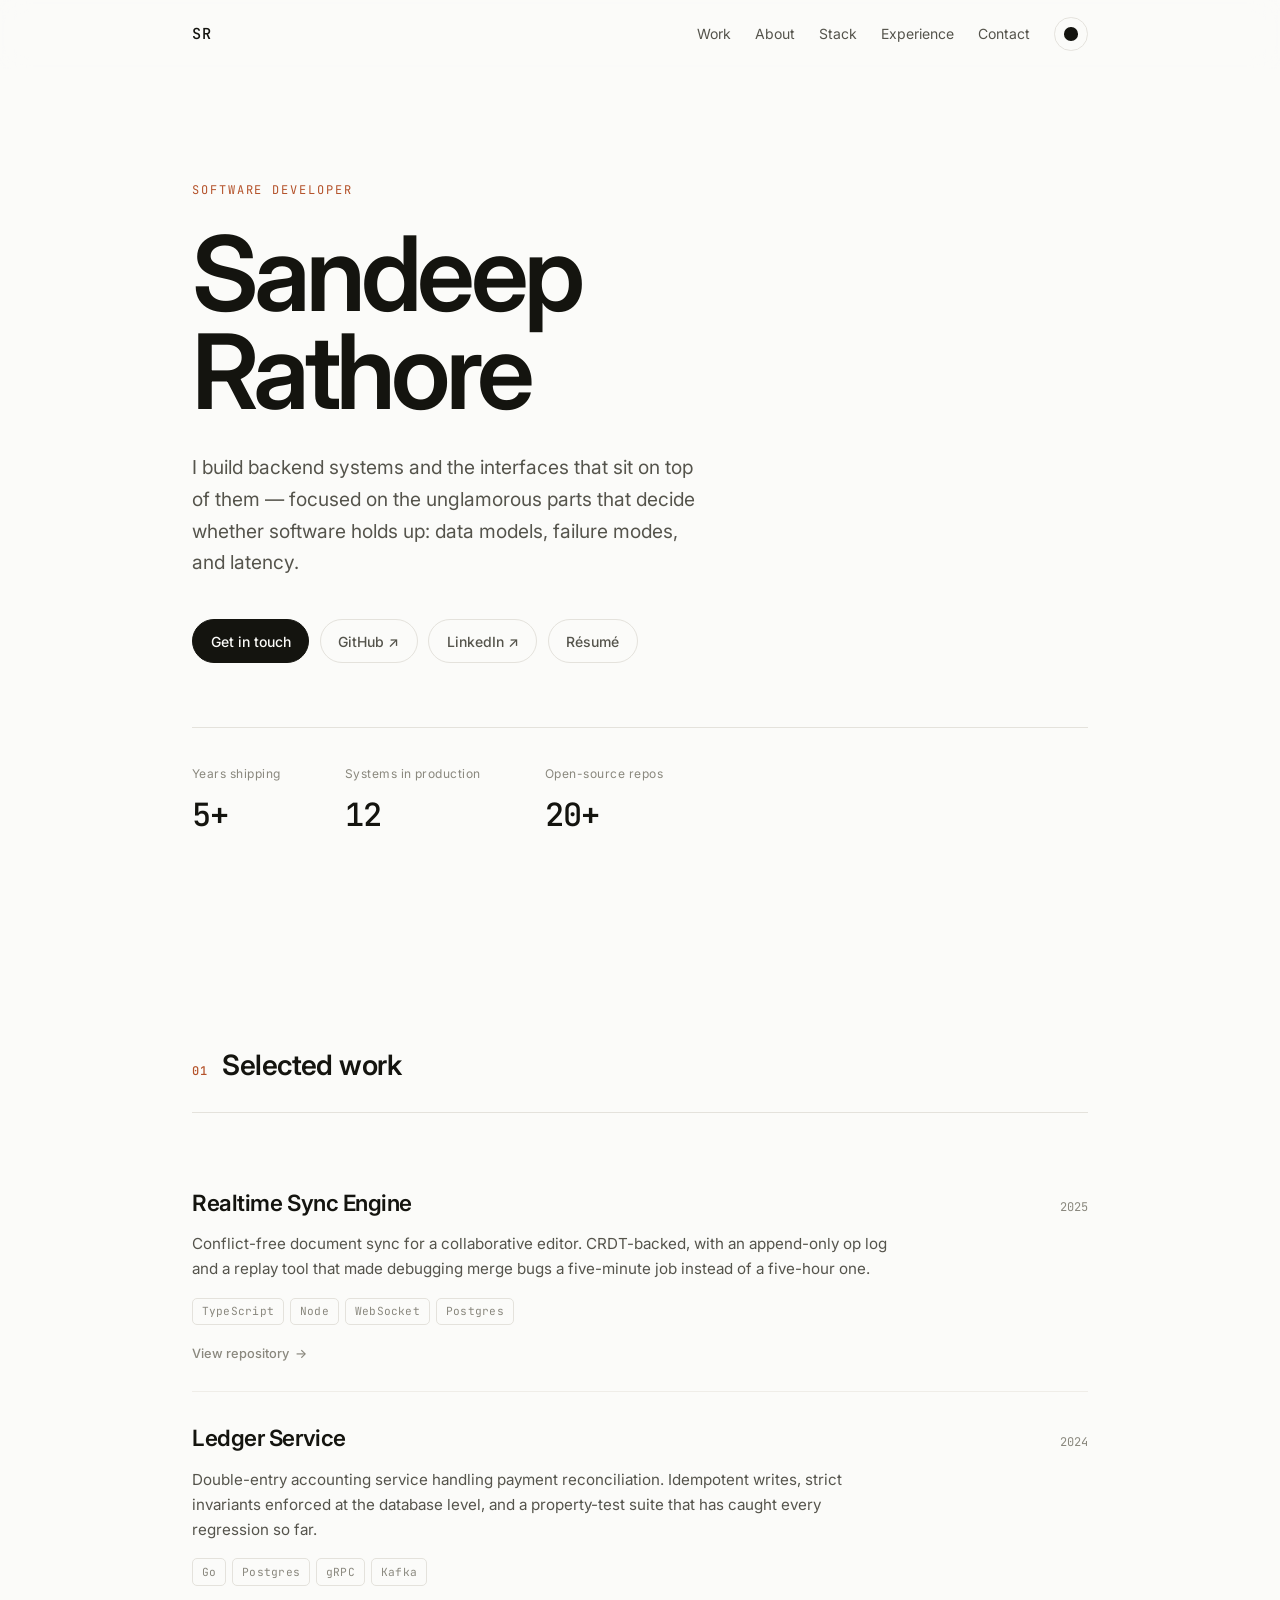
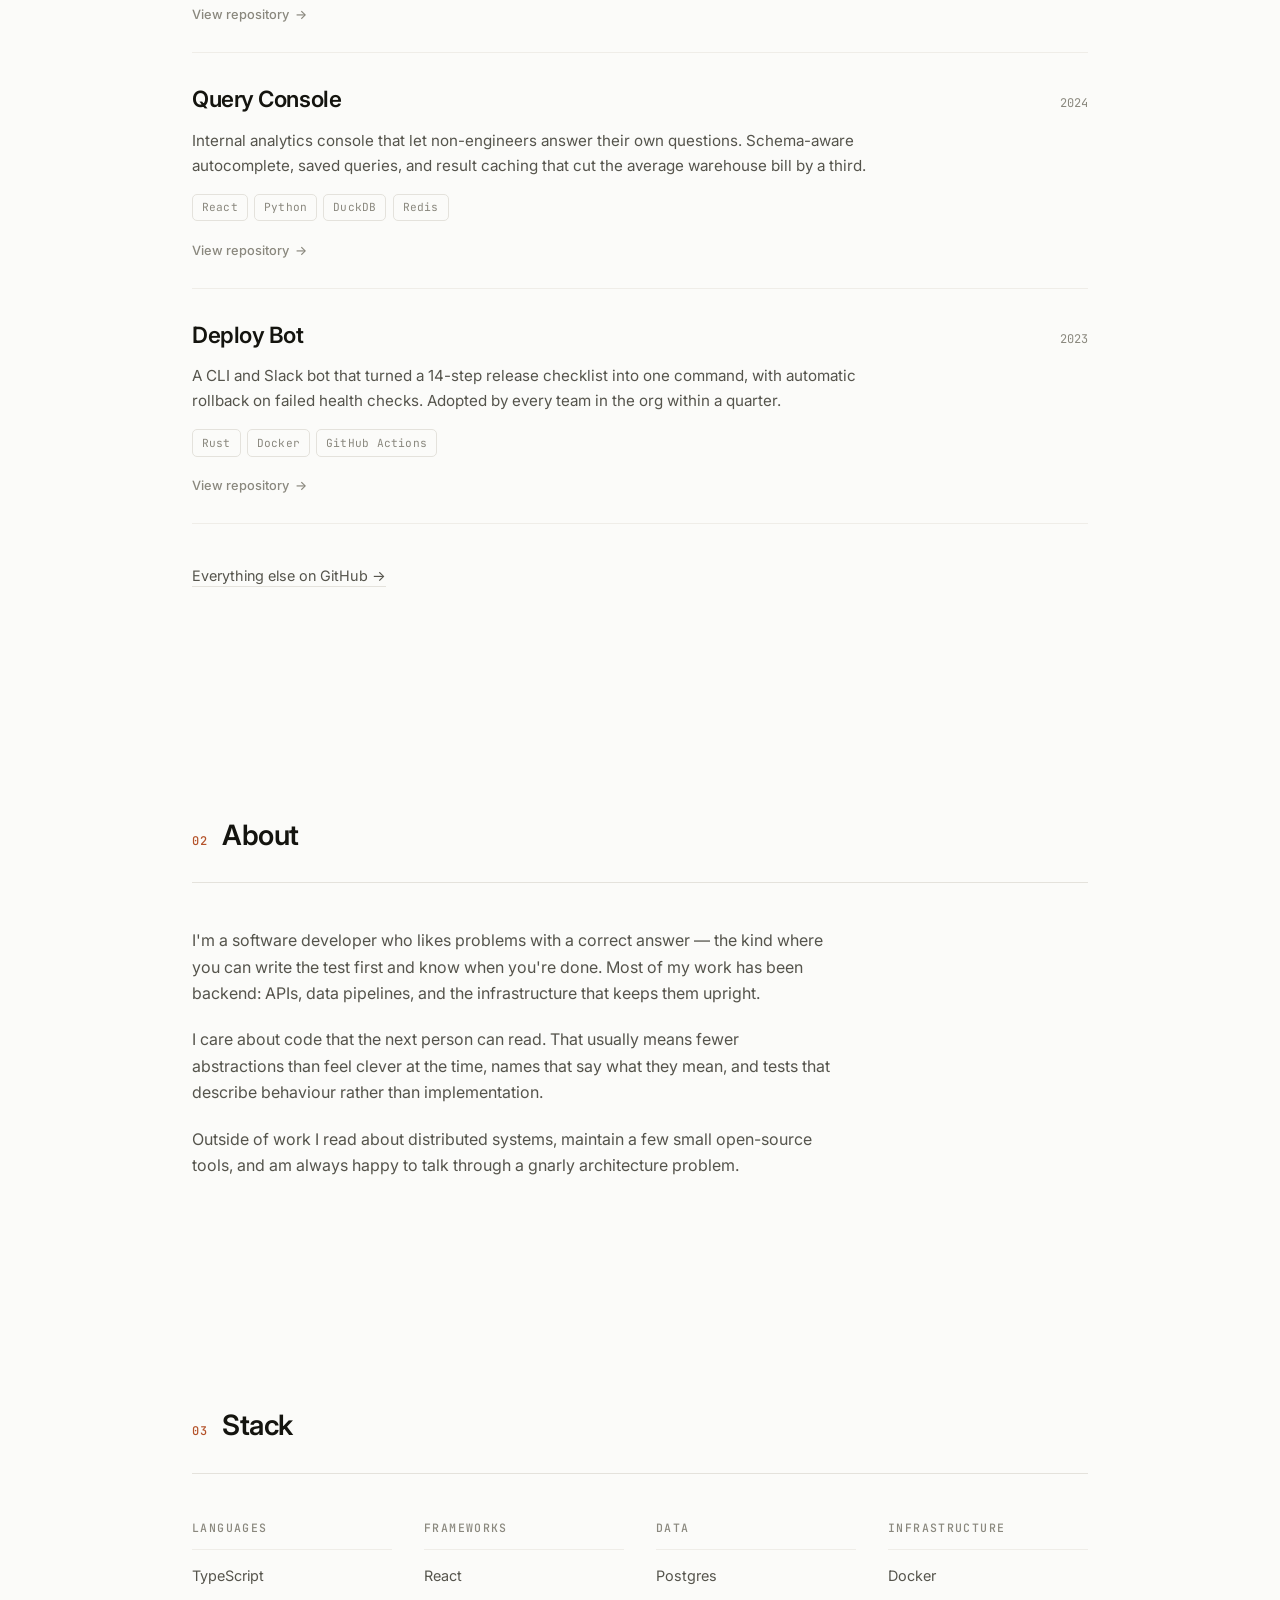
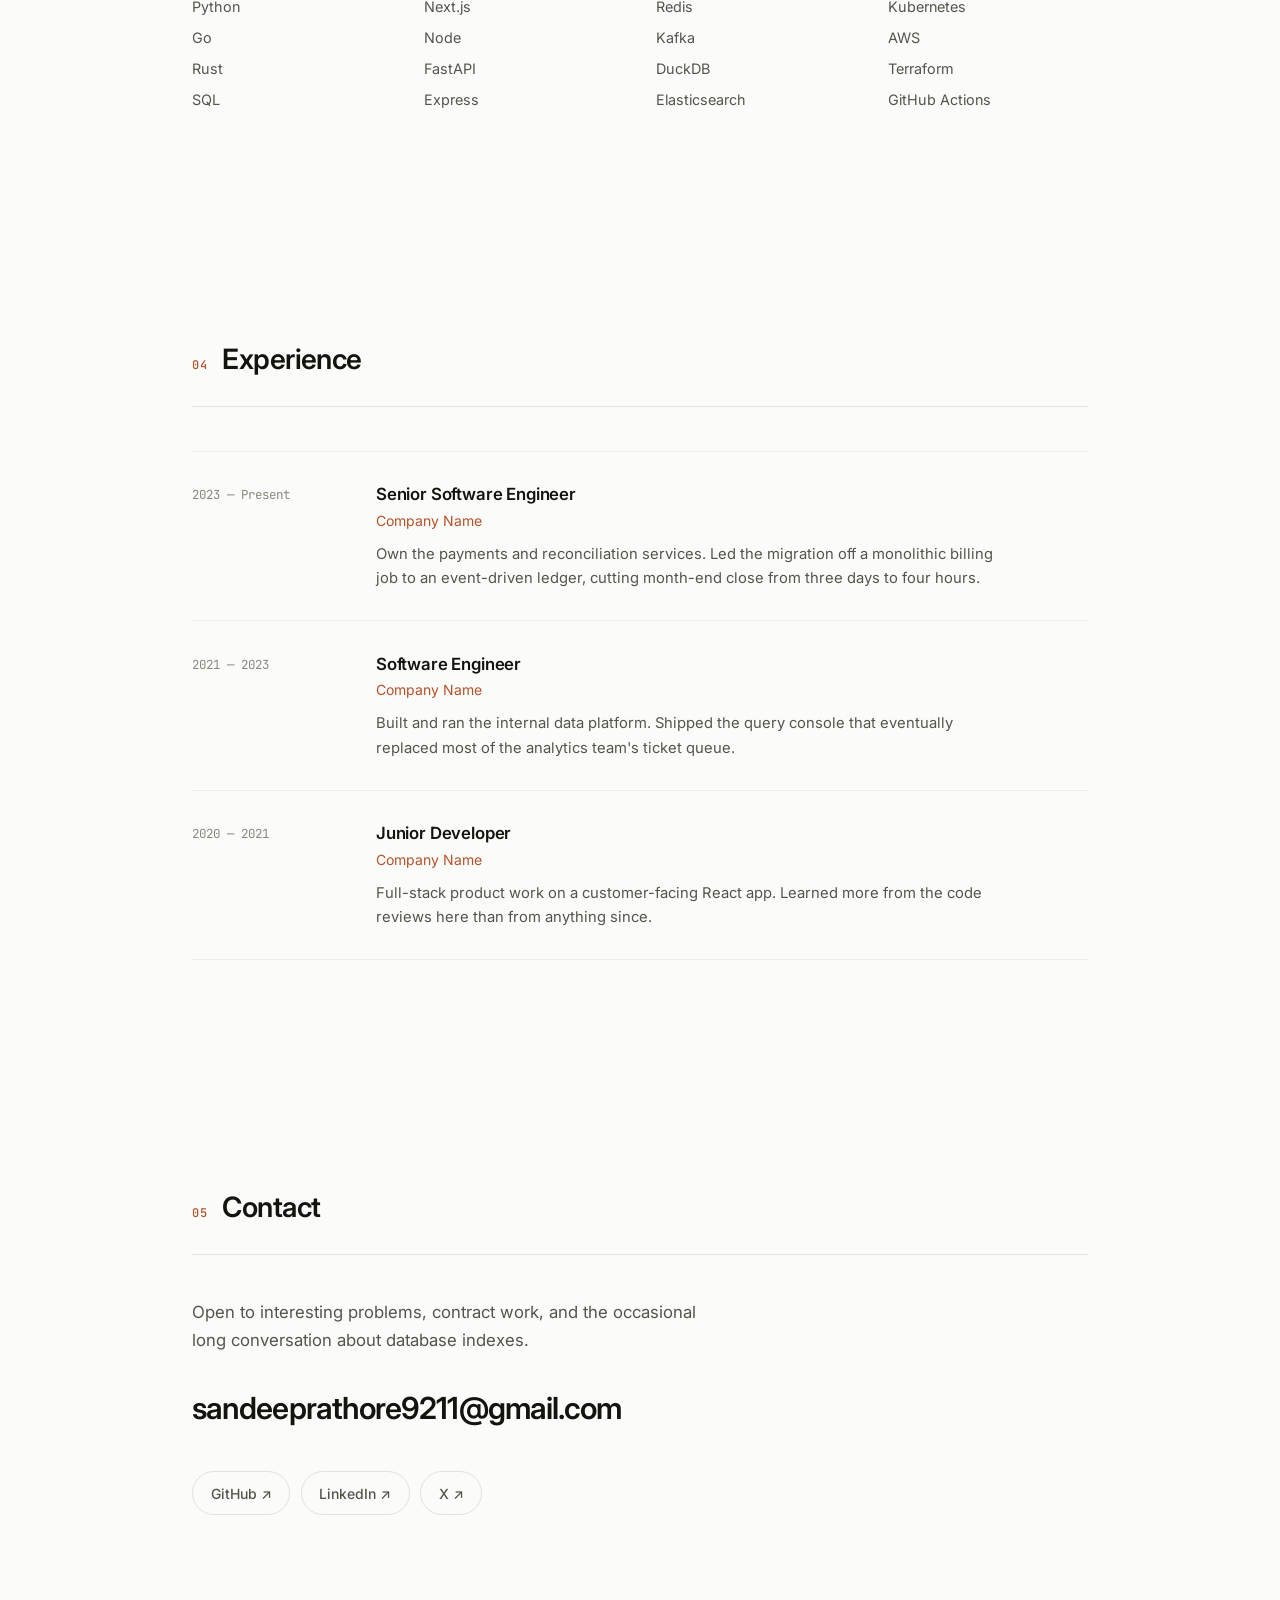
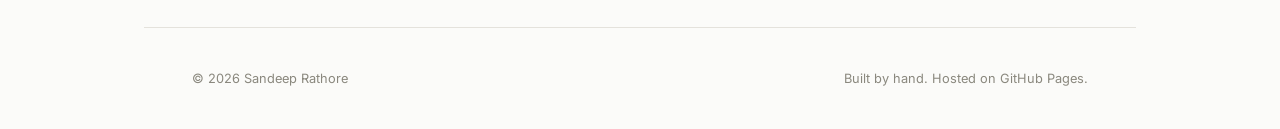
==== index.html @ 17b38738 "Add portfolio site Static single-page portfolio: hero, selected work, about, stack, experience and c" ====
<!DOCTYPE html>
<html lang="en" class="no-js" data-theme="dark">
<head>
<meta charset="utf-8">
<meta name="viewport" content="width=device-width, initial-scale=1">

<!-- ─── EDIT: page metadata ─────────────────────────────────────────── -->
<title>Sandeep Rathore — Software Developer</title>
<meta name="description" content="Software developer building reliable backends, clean interfaces, and tools people actually use.">
<meta name="author" content="Sandeep Rathore">

<!-- Social preview. Replace the URL once you know your Pages address. -->
<meta property="og:type" content="website">
<meta property="og:title" content="Sandeep Rathore — Software Developer">
<meta property="og:description" content="Software developer building reliable backends, clean interfaces, and tools people actually use.">
<meta property="og:url" content="https://sandeeprathore.github.io/">
<meta name="twitter:card" content="summary_large_image">
<!-- ─────────────────────────────────────────────────────────────────── -->

<link rel="icon" href="data:image/svg+xml,<svg xmlns='http://www.w3.org/2000/svg' viewBox='0 0 100 100'><text y='.9em' font-size='90'>⌘</text></svg>">
<link rel="preconnect" href="https://fonts.googleapis.com">
<link rel="preconnect" href="https://fonts.gstatic.com" crossorigin>
<link rel="stylesheet" href="https://fonts.googleapis.com/css2?family=Inter:wght@400;500;600&family=JetBrains+Mono:wght@400;500&display=swap">
<link rel="stylesheet" href="assets/css/styles.css">

<script>
  // Runs before first paint: picks the saved theme (or the OS one) so the
  // page never flashes the wrong colours, and unhides JS-driven animations.
  (function () {
    var root = document.documentElement;
    root.classList.remove('no-js');
    var stored = null;
    try { stored = localStorage.getItem('theme'); } catch (e) { /* storage blocked */ }
    var dark = stored ? stored === 'dark'
                      : window.matchMedia('(prefers-color-scheme: dark)').matches;
    root.setAttribute('data-theme', dark ? 'dark' : 'light');
  })();
</script>
</head>
<body>

<a class="skip-link" href="#work">Skip to work</a>

<header class="nav" id="nav">
  <div class="wrap nav__inner">
    <a class="nav__mark" href="#top">SR</a>
    <nav class="nav__links" aria-label="Sections">
      <a href="#work">Work</a>
      <a href="#about">About</a>
      <a href="#stack">Stack</a>
      <a href="#experience">Experience</a>
      <a href="#contact">Contact</a>
    </nav>
    <button class="themetoggle" id="themetoggle" type="button" aria-label="Switch colour theme">
      <span class="themetoggle__icon" aria-hidden="true"></span>
    </button>
  </div>
</header>

<main id="top">

  <!-- ══ HERO ══════════════════════════════════════════════════════════ -->
  <section class="hero wrap">
    <p class="eyebrow reveal">Software Developer</p>

    <!-- EDIT: your name -->
    <h1 class="hero__name reveal">Sandeep<br>Rathore</h1>

    <!-- EDIT: one or two sentences. Say what you build and who for. -->
    <p class="hero__lede reveal">
      I build backend systems and the interfaces that sit on top of them —
      focused on the unglamorous parts that decide whether software holds up:
      data models, failure modes, and latency.
    </p>

    <!-- EDIT: your links. Delete any you don't want. -->
    <div class="hero__links reveal">
      <a class="btn btn--primary" href="mailto:sandeeprathore9211@gmail.com">Get in touch</a>
      <a class="btn" href="https://github.com/" target="_blank" rel="noopener">GitHub ↗</a>
      <a class="btn" href="https://linkedin.com/in/" target="_blank" rel="noopener">LinkedIn ↗</a>
      <a class="btn" href="assets/resume.pdf">Résumé</a>
    </div>

    <!-- EDIT: three numbers worth bragging about, or delete this block. -->
    <dl class="stats reveal">
      <div class="stat"><dt>Years shipping</dt><dd>5+</dd></div>
      <div class="stat"><dt>Systems in production</dt><dd>12</dd></div>
      <div class="stat"><dt>Open-source repos</dt><dd>20+</dd></div>
    </dl>
  </section>

  <!-- ══ WORK ══════════════════════════════════════════════════════════ -->
  <section class="section wrap" id="work">
    <h2 class="section__title reveal"><span class="section__num">01</span> Selected work</h2>

    <ol class="projects">

      <!-- ── PROJECT: copy this whole <li> block to add another ───────── -->
      <li class="project reveal">
        <a class="project__link" href="https://github.com/" target="_blank" rel="noopener">
          <div class="project__head">
            <h3 class="project__title">Realtime Sync Engine</h3>
            <span class="project__year">2025</span>
          </div>
          <p class="project__desc">
            Conflict-free document sync for a collaborative editor. CRDT-backed,
            with an append-only op log and a replay tool that made debugging
            merge bugs a five-minute job instead of a five-hour one.
          </p>
          <ul class="tags">
            <li>TypeScript</li><li>Node</li><li>WebSocket</li><li>Postgres</li>
          </ul>
          <span class="project__cta">View repository <span aria-hidden="true">→</span></span>
        </a>
      </li>
      <!-- ─────────────────────────────────────────────────────────────── -->

      <li class="project reveal">
        <a class="project__link" href="https://github.com/" target="_blank" rel="noopener">
          <div class="project__head">
            <h3 class="project__title">Ledger Service</h3>
            <span class="project__year">2024</span>
          </div>
          <p class="project__desc">
            Double-entry accounting service handling payment reconciliation.
            Idempotent writes, strict invariants enforced at the database level,
            and a property-test suite that has caught every regression so far.
          </p>
          <ul class="tags">
            <li>Go</li><li>Postgres</li><li>gRPC</li><li>Kafka</li>
          </ul>
          <span class="project__cta">View repository <span aria-hidden="true">→</span></span>
        </a>
      </li>

      <li class="project reveal">
        <a class="project__link" href="https://github.com/" target="_blank" rel="noopener">
          <div class="project__head">
            <h3 class="project__title">Query Console</h3>
            <span class="project__year">2024</span>
          </div>
          <p class="project__desc">
            Internal analytics console that let non-engineers answer their own
            questions. Schema-aware autocomplete, saved queries, and result
            caching that cut the average warehouse bill by a third.
          </p>
          <ul class="tags">
            <li>React</li><li>Python</li><li>DuckDB</li><li>Redis</li>
          </ul>
          <span class="project__cta">View repository <span aria-hidden="true">→</span></span>
        </a>
      </li>

      <li class="project reveal">
        <a class="project__link" href="https://github.com/" target="_blank" rel="noopener">
          <div class="project__head">
            <h3 class="project__title">Deploy Bot</h3>
            <span class="project__year">2023</span>
          </div>
          <p class="project__desc">
            A CLI and Slack bot that turned a 14-step release checklist into one
            command, with automatic rollback on failed health checks. Adopted by
            every team in the org within a quarter.
          </p>
          <ul class="tags">
            <li>Rust</li><li>Docker</li><li>GitHub Actions</li>
          </ul>
          <span class="project__cta">View repository <span aria-hidden="true">→</span></span>
        </a>
      </li>

    </ol>

    <p class="section__more reveal">
      <a href="https://github.com/" target="_blank" rel="noopener">Everything else on GitHub <span aria-hidden="true">→</span></a>
    </p>
  </section>

  <!-- ══ ABOUT ═════════════════════════════════════════════════════════ -->
  <section class="section wrap" id="about">
    <h2 class="section__title reveal"><span class="section__num">02</span> About</h2>
    <div class="prose reveal">
      <!-- EDIT: two or three short paragraphs. Write like you talk. -->
      <p>
        I'm a software developer who likes problems with a correct answer —
        the kind where you can write the test first and know when you're done.
        Most of my work has been backend: APIs, data pipelines, and the
        infrastructure that keeps them upright.
      </p>
      <p>
        I care about code that the next person can read. That usually means
        fewer abstractions than feel clever at the time, names that say what
        they mean, and tests that describe behaviour rather than implementation.
      </p>
      <p>
        Outside of work I read about distributed systems, maintain a few small
        open-source tools, and am always happy to talk through a gnarly
        architecture problem.
      </p>
    </div>
  </section>

  <!-- ══ STACK ═════════════════════════════════════════════════════════ -->
  <section class="section wrap" id="stack">
    <h2 class="section__title reveal"><span class="section__num">03</span> Stack</h2>

    <!-- EDIT: your actual tools. Keep the groups honest — three is plenty. -->
    <div class="stackgrid">
      <div class="stackgroup reveal">
        <h3>Languages</h3>
        <ul><li>TypeScript</li><li>Python</li><li>Go</li><li>Rust</li><li>SQL</li></ul>
      </div>
      <div class="stackgroup reveal">
        <h3>Frameworks</h3>
        <ul><li>React</li><li>Next.js</li><li>Node</li><li>FastAPI</li><li>Express</li></ul>
      </div>
      <div class="stackgroup reveal">
        <h3>Data</h3>
        <ul><li>Postgres</li><li>Redis</li><li>Kafka</li><li>DuckDB</li><li>Elasticsearch</li></ul>
      </div>
      <div class="stackgroup reveal">
        <h3>Infrastructure</h3>
        <ul><li>Docker</li><li>Kubernetes</li><li>AWS</li><li>Terraform</li><li>GitHub Actions</li></ul>
      </div>
    </div>
  </section>

  <!-- ══ EXPERIENCE ════════════════════════════════════════════════════ -->
  <section class="section wrap" id="experience">
    <h2 class="section__title reveal"><span class="section__num">04</span> Experience</h2>

    <ol class="timeline">
      <!-- ── ROLE: copy this <li> to add another ──────────────────────── -->
      <li class="role reveal">
        <div class="role__when">2023 — Present</div>
        <div class="role__what">
          <h3>Senior Software Engineer</h3>
          <p class="role__where">Company Name</p>
          <p class="role__desc">
            Own the payments and reconciliation services. Led the migration off
            a monolithic billing job to an event-driven ledger, cutting
            month-end close from three days to four hours.
          </p>
        </div>
      </li>
      <!-- ─────────────────────────────────────────────────────────────── -->

      <li class="role reveal">
        <div class="role__when">2021 — 2023</div>
        <div class="role__what">
          <h3>Software Engineer</h3>
          <p class="role__where">Company Name</p>
          <p class="role__desc">
            Built and ran the internal data platform. Shipped the query console
            that eventually replaced most of the analytics team's ticket queue.
          </p>
        </div>
      </li>

      <li class="role reveal">
        <div class="role__when">2020 — 2021</div>
        <div class="role__what">
          <h3>Junior Developer</h3>
          <p class="role__where">Company Name</p>
          <p class="role__desc">
            Full-stack product work on a customer-facing React app. Learned more
            from the code reviews here than from anything since.
          </p>
        </div>
      </li>
    </ol>
  </section>

  <!-- ══ CONTACT ═══════════════════════════════════════════════════════ -->
  <section class="section wrap" id="contact">
    <h2 class="section__title reveal"><span class="section__num">05</span> Contact</h2>
    <div class="contact reveal">
      <p class="contact__lede">
        Open to interesting problems, contract work, and the occasional
        long conversation about database indexes.
      </p>
      <!-- EDIT: your email -->
      <a class="contact__mail" href="mailto:sandeeprathore9211@gmail.com">sandeeprathore9211@gmail.com</a>
      <div class="hero__links">
        <a class="btn" href="https://github.com/" target="_blank" rel="noopener">GitHub ↗</a>
        <a class="btn" href="https://linkedin.com/in/" target="_blank" rel="noopener">LinkedIn ↗</a>
        <a class="btn" href="https://x.com/" target="_blank" rel="noopener">X ↗</a>
      </div>
    </div>
  </section>

</main>

<footer class="footer wrap">
  <span>© <span id="year">2026</span> Sandeep Rathore</span>
  <span class="footer__note">Built by hand. Hosted on GitHub Pages.</span>
</footer>

<script src="assets/js/main.js"></script>
</body>
</html>
---- assets/css/styles.css ----
/* ═══════════════════════════════════════════════════════════════════════
   Portfolio — Sandeep Rathore
   Single stylesheet, no build step. Tokens first, then layout, then parts.
   ═══════════════════════════════════════════════════════════════════════ */

/* ── Tokens: light is the base, dark overrides below ─────────────────── */
:root {
  --bg:        #fbfbf9;
  --bg-raised: #ffffff;
  --line:      #e4e2dc;
  --line-soft: #efedE8;
  --ink:       #14140f;
  --ink-mid:   #55544c;
  --ink-dim:   #8a887e;
  --accent:    #b4522a;
  --accent-bg: rgba(180, 82, 42, 0.08);

  --font-sans: 'Inter', -apple-system, BlinkMacSystemFont, 'Segoe UI', sans-serif;
  --font-mono: 'JetBrains Mono', ui-monospace, SFMono-Regular, Menlo, monospace;

  --wrap: 62rem;
  --gutter: clamp(1.25rem, 5vw, 3rem);
  --radius: 10px;
  --ease: cubic-bezier(0.22, 1, 0.36, 1);

  color-scheme: light;
}

:root[data-theme='dark'] {
  --bg:        #0e0e0c;
  --bg-raised: #161614;
  --line:      #2a2a26;
  --line-soft: #1f1f1c;
  --ink:       #f2f1ec;
  --ink-mid:   #a8a69d;
  --ink-dim:   #6e6c64;
  --accent:    #e8875b;
  --accent-bg: rgba(232, 135, 91, 0.12);

  color-scheme: dark;
}

/* ── Reset ───────────────────────────────────────────────────────────── */
*, *::before, *::after { box-sizing: border-box; }
* { margin: 0; }

html {
  scroll-behavior: smooth;
  scroll-padding-top: 6rem;
  -webkit-text-size-adjust: 100%;
}

body {
  background: var(--bg);
  color: var(--ink);
  font-family: var(--font-sans);
  font-size: 16px;
  line-height: 1.65;
  -webkit-font-smoothing: antialiased;
  overflow-x: hidden;
  transition: background 0.35s var(--ease), color 0.35s var(--ease);
}

img, svg { display: block; max-width: 100%; }
ul, ol { list-style: none; padding: 0; }
a { color: inherit; text-decoration: none; }
button { font: inherit; color: inherit; background: none; border: none; cursor: pointer; }

:focus-visible {
  outline: 2px solid var(--accent);
  outline-offset: 3px;
  border-radius: 3px;
}

.skip-link {
  position: absolute;
  left: -9999px;
  top: 0;
  padding: 0.75rem 1rem;
  background: var(--ink);
  color: var(--bg);
  z-index: 100;
}
.skip-link:focus { left: 0; }

/* ── Layout ──────────────────────────────────────────────────────────── */
.wrap {
  width: 100%;
  max-width: var(--wrap);
  margin-inline: auto;
  padding-inline: var(--gutter);
}

.section { padding-block: clamp(4rem, 10vw, 7rem); }

.section__title {
  display: flex;
  align-items: baseline;
  gap: 0.9rem;
  font-size: clamp(1.35rem, 3vw, 1.75rem);
  font-weight: 600;
  letter-spacing: -0.02em;
  padding-bottom: 1.5rem;
  margin-bottom: 2.75rem;
  border-bottom: 1px solid var(--line);
}

.section__num {
  font-family: var(--font-mono);
  font-size: 0.75rem;
  font-weight: 500;
  color: var(--accent);
  letter-spacing: 0.08em;
}

.section__more {
  margin-top: 2.5rem;
  font-size: 0.9rem;
}
.section__more a {
  color: var(--ink-mid);
  border-bottom: 1px solid var(--line);
  padding-bottom: 2px;
  transition: color 0.2s, border-color 0.2s;
}
.section__more a:hover { color: var(--accent); border-color: var(--accent); }

/* ── Nav ─────────────────────────────────────────────────────────────── */
.nav {
  position: sticky;
  top: 0;
  z-index: 50;
  background: color-mix(in srgb, var(--bg) 82%, transparent);
  backdrop-filter: saturate(1.6) blur(14px);
  -webkit-backdrop-filter: saturate(1.6) blur(14px);
  border-bottom: 1px solid transparent;
  transition: border-color 0.3s;
}
.nav.is-stuck { border-bottom-color: var(--line); }

.nav__inner {
  display: flex;
  align-items: center;
  gap: 1.5rem;
  height: 4.25rem;
}

.nav__mark {
  font-family: var(--font-mono);
  font-weight: 500;
  font-size: 0.95rem;
  letter-spacing: 0.06em;
  padding: 0.25rem 0.5rem;
  margin-left: -0.5rem;
  border-radius: 6px;
  transition: background 0.2s, color 0.2s;
}
.nav__mark:hover { background: var(--accent-bg); color: var(--accent); }

.nav__links {
  display: flex;
  gap: 1.5rem;
  margin-left: auto;
  font-size: 0.875rem;
  color: var(--ink-mid);
}
.nav__links a {
  position: relative;
  padding-block: 0.35rem;
  transition: color 0.2s;
}
.nav__links a::after {
  content: '';
  position: absolute;
  left: 0;
  bottom: 0;
  width: 100%;
  height: 1px;
  background: var(--accent);
  transform: scaleX(0);
  transform-origin: left;
  transition: transform 0.28s var(--ease);
}
.nav__links a:hover,
.nav__links a.is-active { color: var(--ink); }
.nav__links a:hover::after,
.nav__links a.is-active::after { transform: scaleX(1); }

.themetoggle {
  display: grid;
  place-items: center;
  width: 2.1rem;
  height: 2.1rem;
  border: 1px solid var(--line);
  border-radius: 50%;
  transition: border-color 0.2s, background 0.2s;
}
.themetoggle:hover { border-color: var(--accent); background: var(--accent-bg); }

.themetoggle__icon {
  width: 0.85rem;
  height: 0.85rem;
  border-radius: 50%;
  background: var(--ink);
  /* Crescent in dark mode, full disc in light. */
  box-shadow: inset 0 0 0 0 var(--bg);
  transition: box-shadow 0.35s var(--ease), background 0.35s var(--ease);
}
:root[data-theme='dark'] .themetoggle__icon {
  box-shadow: inset -0.32rem -0.18rem 0 0 var(--bg);
}

/* ── Hero ────────────────────────────────────────────────────────────── */
.hero {
  padding-top: clamp(3.5rem, 12vw, 7rem);
  padding-bottom: clamp(3rem, 9vw, 5.5rem);
}

.eyebrow {
  font-family: var(--font-mono);
  font-size: 0.75rem;
  letter-spacing: 0.16em;
  text-transform: uppercase;
  color: var(--accent);
  margin-bottom: 1.5rem;
}

.hero__name {
  font-size: clamp(3rem, 13vw, 6.5rem);
  font-weight: 600;
  line-height: 0.94;
  letter-spacing: -0.045em;
  margin-bottom: 2rem;
}

.hero__lede {
  max-width: 34rem;
  font-size: clamp(1.05rem, 2.2vw, 1.2rem);
  color: var(--ink-mid);
  margin-bottom: 2.5rem;
  text-wrap: pretty;
}

.hero__links {
  display: flex;
  flex-wrap: wrap;
  gap: 0.65rem;
}

.btn {
  display: inline-flex;
  align-items: center;
  padding: 0.6rem 1.1rem;
  font-size: 0.875rem;
  font-weight: 500;
  border: 1px solid var(--line);
  border-radius: 999px;
  color: var(--ink-mid);
  transition: color 0.2s, border-color 0.2s, background 0.2s, transform 0.2s var(--ease);
}
.btn:hover {
  color: var(--ink);
  border-color: var(--ink-dim);
  transform: translateY(-1px);
}

.btn--primary {
  background: var(--ink);
  border-color: var(--ink);
  color: var(--bg);
}
.btn--primary:hover {
  background: var(--accent);
  border-color: var(--accent);
  color: #fff;
}

/* Stats */
.stats {
  display: flex;
  flex-wrap: wrap;
  gap: clamp(1.75rem, 6vw, 4rem);
  margin-top: 4rem;
  padding-top: 2.25rem;
  border-top: 1px solid var(--line);
}
.stat dt {
  font-size: 0.75rem;
  letter-spacing: 0.04em;
  color: var(--ink-dim);
  margin-bottom: 0.3rem;
}
.stat dd {
  font-family: var(--font-mono);
  font-size: clamp(1.5rem, 4vw, 2rem);
  font-weight: 500;
  letter-spacing: -0.03em;
}

/* ── Projects ────────────────────────────────────────────────────────── */
.projects {
  display: flex;
  flex-direction: column;
}

.project { border-bottom: 1px solid var(--line-soft); }

.project__link {
  display: block;
  padding: 1.75rem 1.25rem 1.6rem 0;
  margin-inline: -1.25rem;
  padding-left: 1.25rem;
  border-radius: var(--radius);
  transition: background 0.3s var(--ease);
}
.project__link:hover { background: var(--bg-raised); }

.project__head {
  display: flex;
  align-items: baseline;
  justify-content: space-between;
  gap: 1rem;
  margin-bottom: 0.6rem;
}

.project__title {
  font-size: clamp(1.15rem, 3vw, 1.4rem);
  font-weight: 600;
  letter-spacing: -0.02em;
  transition: color 0.2s;
}
.project__link:hover .project__title { color: var(--accent); }

.project__year {
  flex-shrink: 0;
  font-family: var(--font-mono);
  font-size: 0.75rem;
  color: var(--ink-dim);
}

.project__desc {
  max-width: 44rem;
  color: var(--ink-mid);
  font-size: 0.95rem;
  margin-bottom: 1rem;
  text-wrap: pretty;
}

.tags {
  display: flex;
  flex-wrap: wrap;
  gap: 0.4rem;
  margin-bottom: 0.9rem;
}
.tags li {
  font-family: var(--font-mono);
  font-size: 0.7rem;
  letter-spacing: 0.02em;
  color: var(--ink-dim);
  padding: 0.22rem 0.55rem;
  border: 1px solid var(--line);
  border-radius: 5px;
}

.project__cta {
  display: inline-flex;
  gap: 0.4rem;
  font-size: 0.8rem;
  font-weight: 500;
  color: var(--ink-dim);
  transition: color 0.25s var(--ease);
}
.project__cta span {
  transition: transform 0.25s var(--ease);
}
.project__link:hover .project__cta,
.project__link:focus-visible .project__cta { color: var(--accent); }
.project__link:hover .project__cta span,
.project__link:focus-visible .project__cta span { transform: translateX(4px); }

/* ── Prose ───────────────────────────────────────────────────────────── */
.prose {
  max-width: 40rem;
  display: grid;
  gap: 1.25rem;
  color: var(--ink-mid);
  font-size: 1.0rem;
  text-wrap: pretty;
}

/* ── Stack ───────────────────────────────────────────────────────────── */
.stackgrid {
  display: grid;
  grid-template-columns: repeat(auto-fit, minmax(11rem, 1fr));
  gap: 2.5rem 2rem;
}

.stackgroup h3 {
  font-family: var(--font-mono);
  font-size: 0.72rem;
  font-weight: 500;
  letter-spacing: 0.12em;
  text-transform: uppercase;
  color: var(--ink-dim);
  padding-bottom: 0.75rem;
  margin-bottom: 0.9rem;
  border-bottom: 1px solid var(--line-soft);
}
.stackgroup ul { display: grid; gap: 0.45rem; }
.stackgroup li { font-size: 0.9rem; color: var(--ink-mid); }

/* ── Timeline ────────────────────────────────────────────────────────── */
.timeline { display: grid; gap: 0; }

.role {
  display: grid;
  grid-template-columns: 10rem 1fr;
  gap: 1.5rem;
  padding-block: 1.85rem;
  border-bottom: 1px solid var(--line-soft);
}
.role:first-child { border-top: 1px solid var(--line-soft); }

.role__when {
  font-family: var(--font-mono);
  font-size: 0.78rem;
  color: var(--ink-dim);
  padding-top: 0.25rem;
}

.role__what h3 {
  font-size: 1.05rem;
  font-weight: 600;
  letter-spacing: -0.01em;
}
.role__where {
  font-size: 0.875rem;
  color: var(--accent);
  margin-bottom: 0.6rem;
}
.role__desc {
  max-width: 40rem;
  font-size: 0.925rem;
  color: var(--ink-mid);
  text-wrap: pretty;
}

/* ── Contact ─────────────────────────────────────────────────────────── */
.contact__lede {
  max-width: 32rem;
  font-size: 1.05rem;
  color: var(--ink-mid);
  margin-bottom: 1.75rem;
  text-wrap: pretty;
}

.contact__mail {
  display: inline-block;
  font-size: clamp(1.15rem, 4vw, 1.9rem);
  font-weight: 600;
  letter-spacing: -0.03em;
  word-break: break-word;
  background-image: linear-gradient(var(--accent), var(--accent));
  background-size: 0% 1px;
  background-position: 0 100%;
  background-repeat: no-repeat;
  padding-bottom: 0.15rem;
  margin-bottom: 2.25rem;
  transition: background-size 0.35s var(--ease), color 0.2s;
}
.contact__mail:hover { color: var(--accent); background-size: 100% 1px; }

/* ── Footer ──────────────────────────────────────────────────────────── */
.footer {
  display: flex;
  flex-wrap: wrap;
  gap: 0.5rem 1.5rem;
  justify-content: space-between;
  padding-block: 2.5rem;
  border-top: 1px solid var(--line);
  font-size: 0.8rem;
  color: var(--ink-dim);
}

/* ── Reveal on scroll ────────────────────────────────────────────────── */
.reveal {
  opacity: 0;
  transform: translateY(14px);
  transition: opacity 0.6s var(--ease), transform 0.6s var(--ease);
}
.reveal.is-in { opacity: 1; transform: none; }

/* If JS never runs, nothing should stay invisible. */
.no-js .reveal { opacity: 1; transform: none; }

@media (prefers-reduced-motion: reduce) {
  html { scroll-behavior: auto; }
  *, *::before, *::after {
    animation-duration: 0.01ms !important;
    transition-duration: 0.01ms !important;
  }
  .reveal { opacity: 1; transform: none; }
}

/* ── Narrow screens ──────────────────────────────────────────────────── */
@media (max-width: 640px) {
  .nav__links { gap: 1rem; font-size: 0.8rem; }
  /* Secondary sections drop out of the bar before it can wrap. */
  .nav__links a[href='#stack'],
  .nav__links a[href='#experience'] { display: none; }

  .role { grid-template-columns: 1fr; gap: 0.5rem; }
  .role__when { padding-top: 0; }

  .project__head { flex-direction: column; gap: 0.15rem; }
}

@media (max-width: 400px) {
  .nav__links a[href='#about'] { display: none; }
}
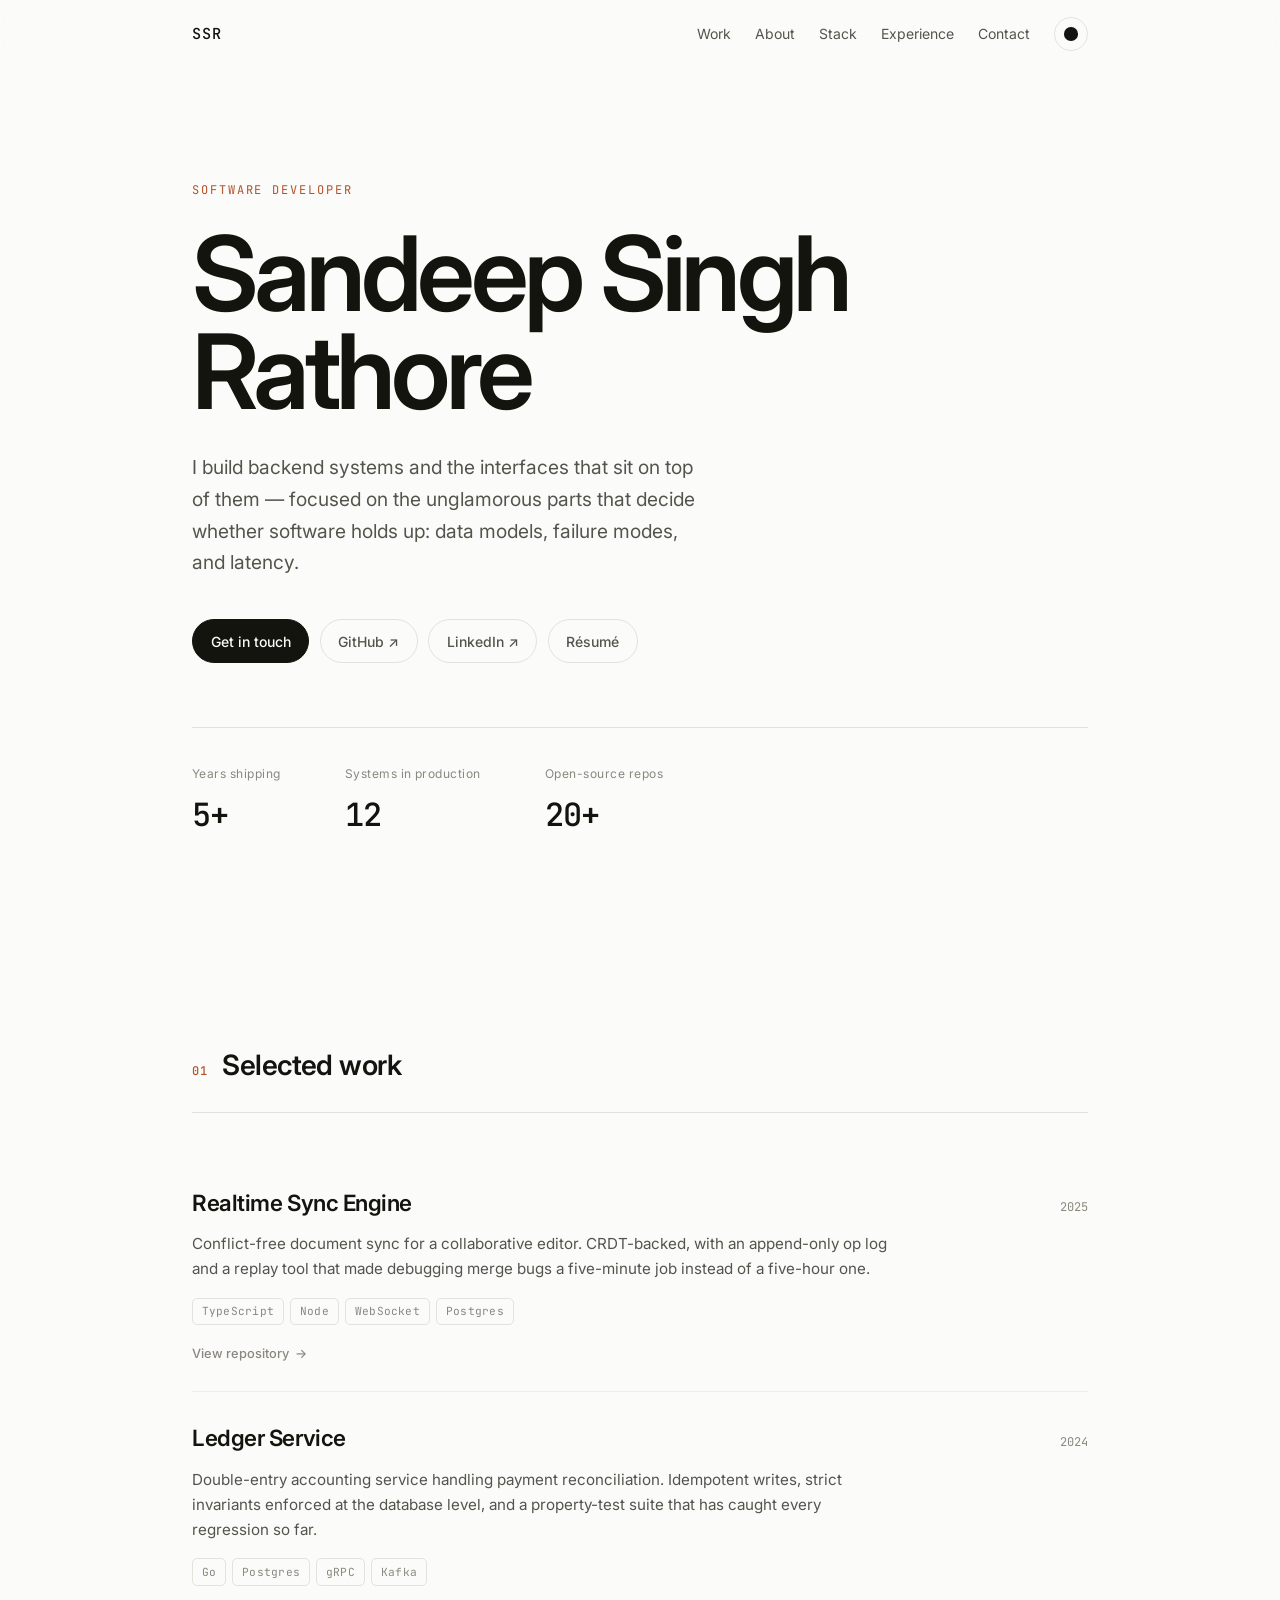
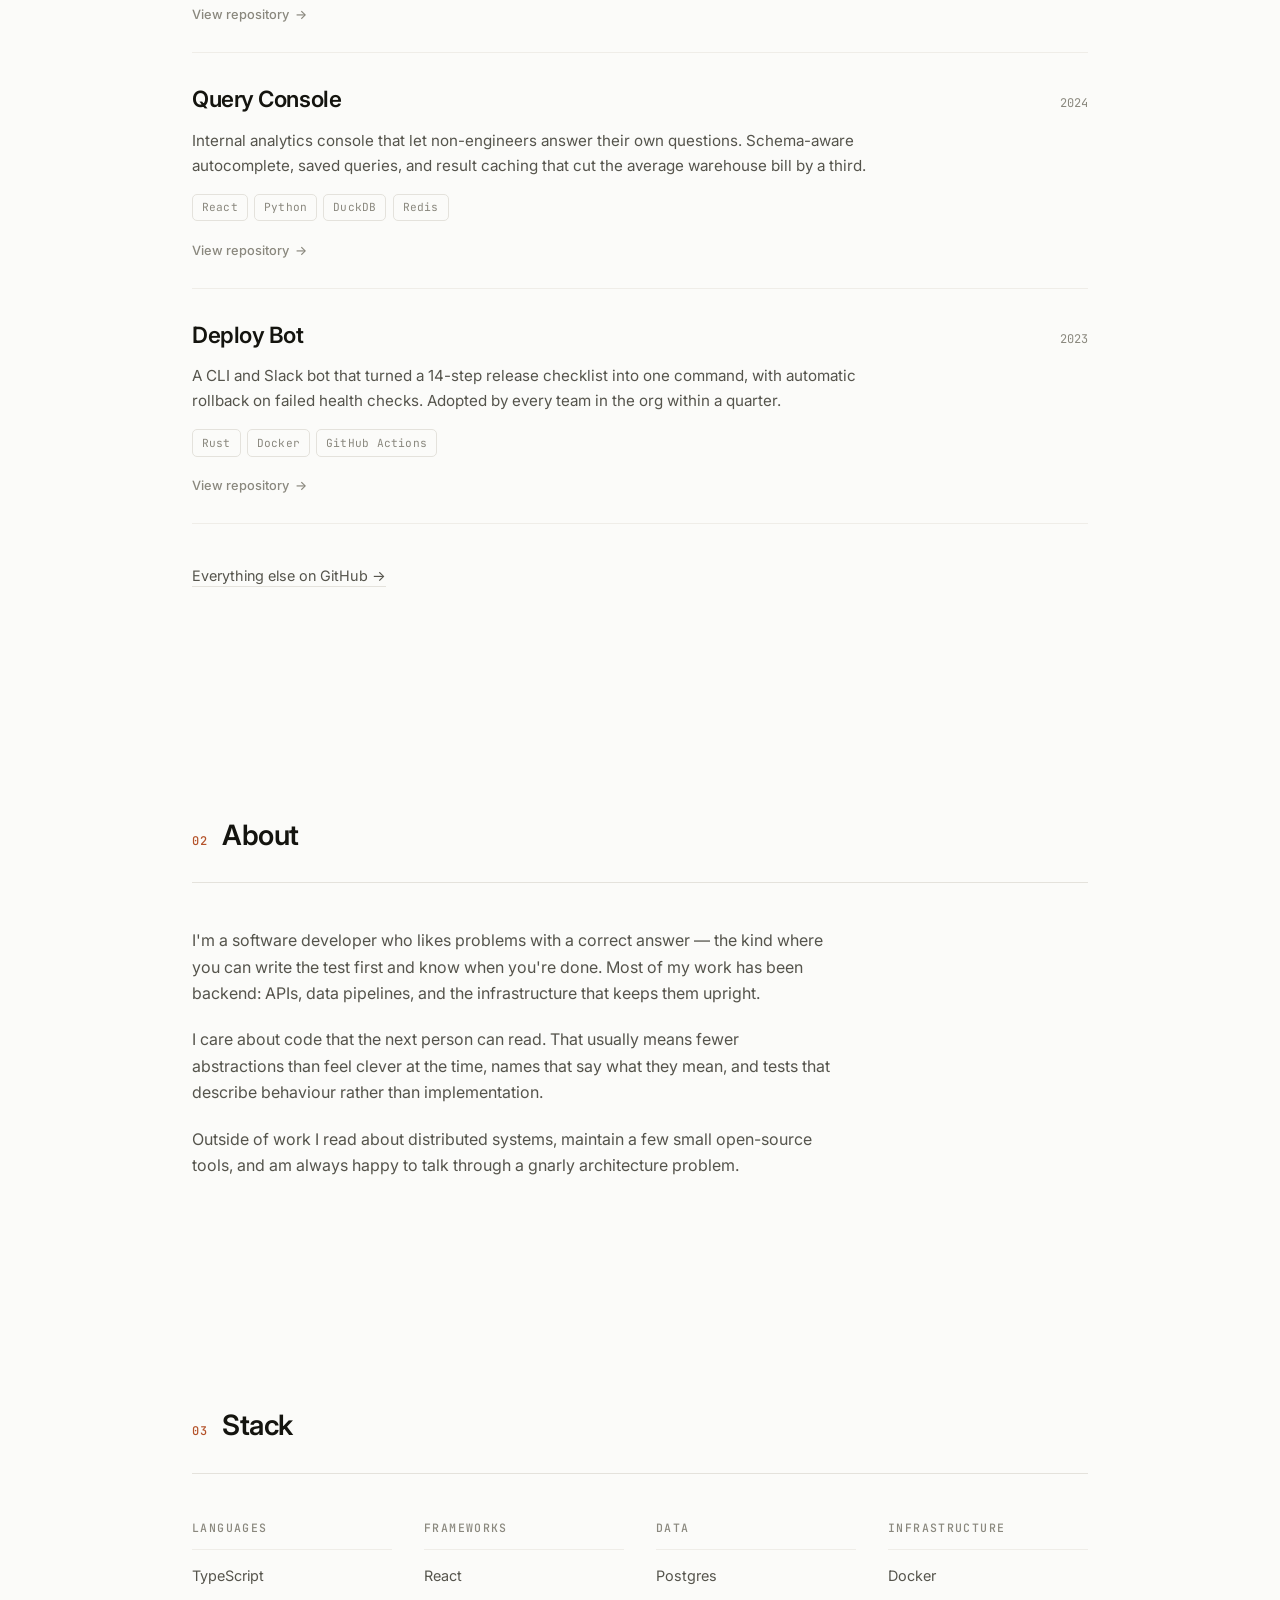
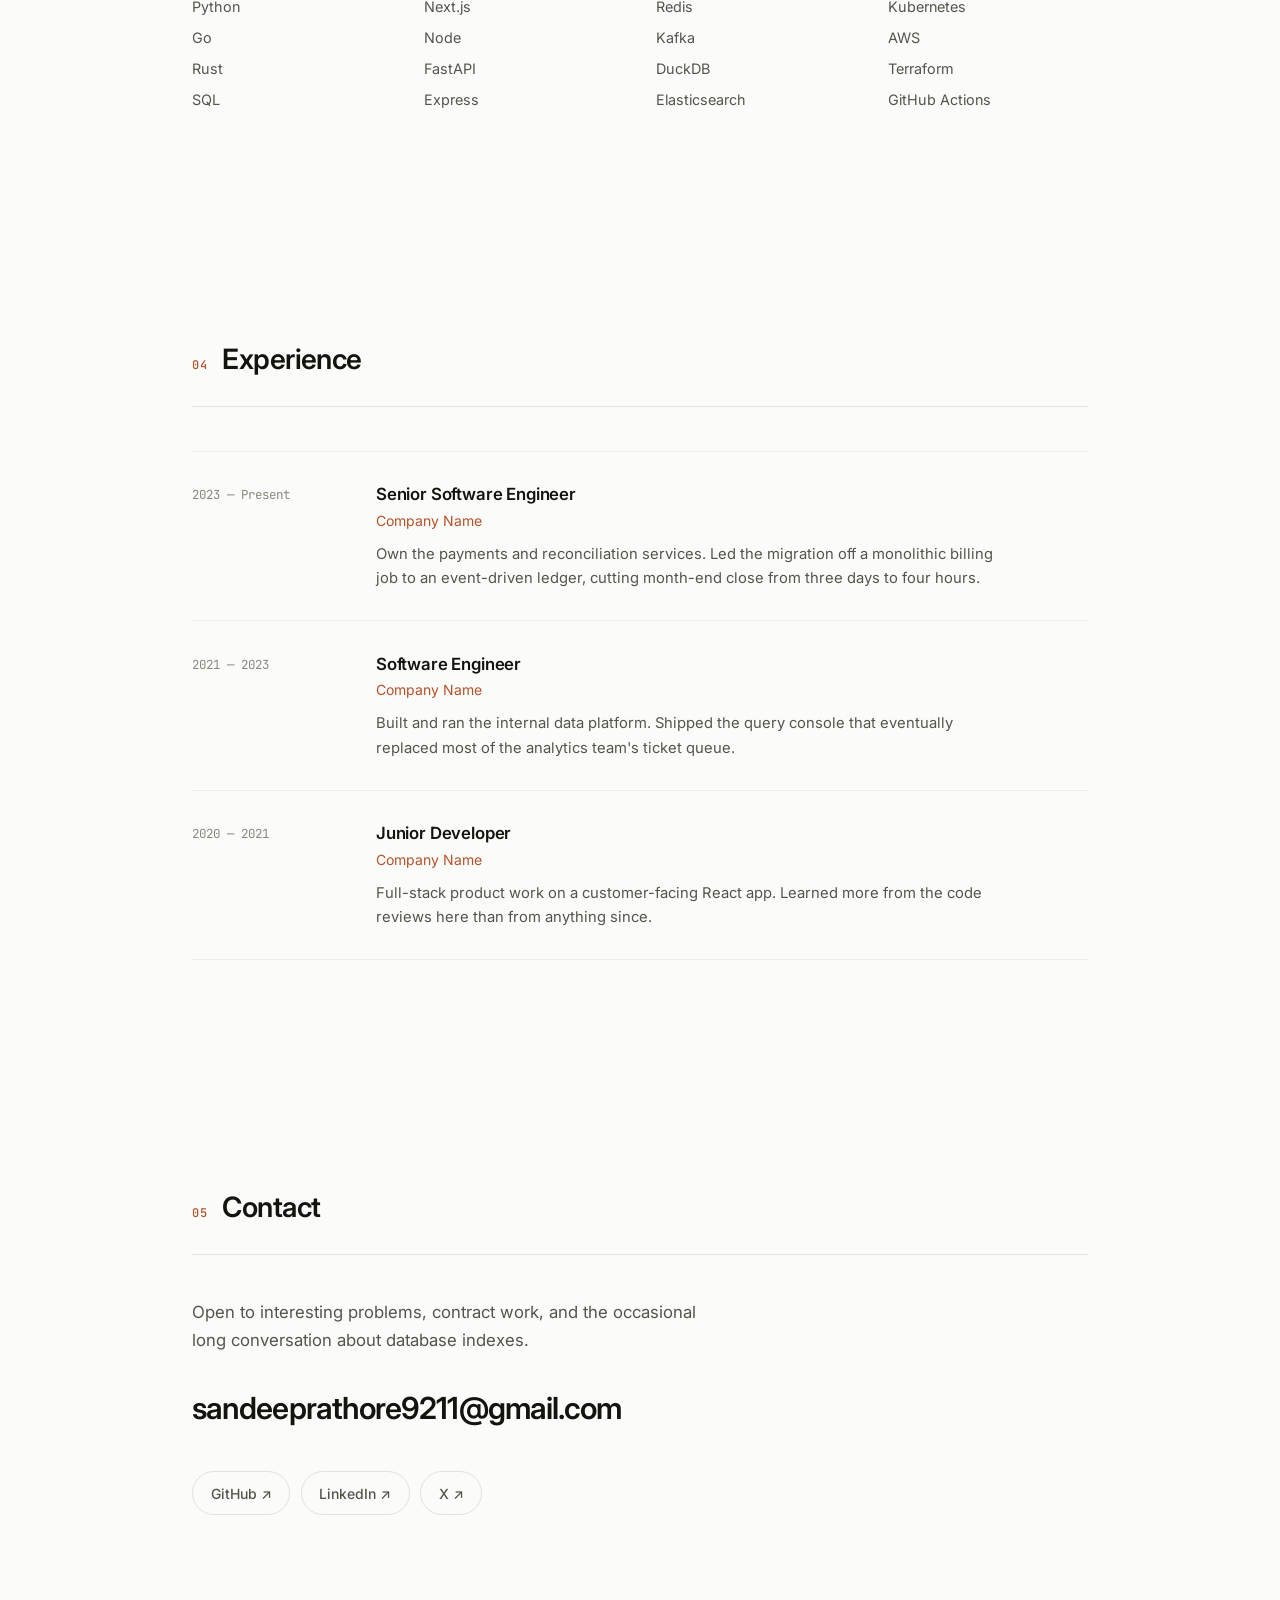
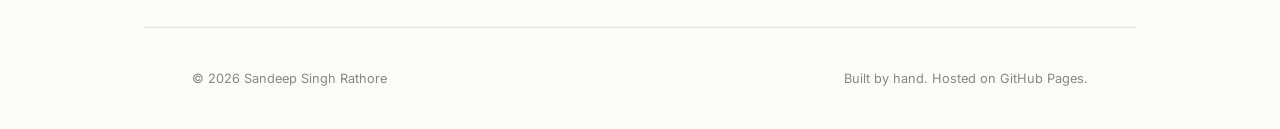
==== commit 55ca5e12: "Use full name Sandeep Singh Rathore Updates the page title, author and og:title metadata, the hero h" ====
--- a/index.html
+++ b/index.html
@@ -5,15 +5,15 @@
 <meta name="viewport" content="width=device-width, initial-scale=1">
 
 <!-- ─── EDIT: page metadata ─────────────────────────────────────────── -->
-<title>Sandeep Rathore — Software Developer</title>
+<title>Sandeep Singh Rathore — Software Developer</title>
 <meta name="description" content="Software developer building reliable backends, clean interfaces, and tools people actually use.">
-<meta name="author" content="Sandeep Rathore">
-
-<!-- Social preview. Replace the URL once you know your Pages address. -->
+<meta name="author" content="Sandeep Singh Rathore">
+
+<!-- Social preview. -->
 <meta property="og:type" content="website">
-<meta property="og:title" content="Sandeep Rathore — Software Developer">
+<meta property="og:title" content="Sandeep Singh Rathore — Software Developer">
 <meta property="og:description" content="Software developer building reliable backends, clean interfaces, and tools people actually use.">
-<meta property="og:url" content="https://sandeeprathore.github.io/">
+<meta property="og:url" content="https://sandeepsrathore.github.io/portfolio/">
 <meta name="twitter:card" content="summary_large_image">
 <!-- ─────────────────────────────────────────────────────────────────── -->
 
@@ -43,7 +43,7 @@
 
 <header class="nav" id="nav">
   <div class="wrap nav__inner">
-    <a class="nav__mark" href="#top">SR</a>
+    <a class="nav__mark" href="#top">SSR</a>
     <nav class="nav__links" aria-label="Sections">
       <a href="#work">Work</a>
       <a href="#about">About</a>
@@ -64,7 +64,7 @@
     <p class="eyebrow reveal">Software Developer</p>
 
     <!-- EDIT: your name -->
-    <h1 class="hero__name reveal">Sandeep<br>Rathore</h1>
+    <h1 class="hero__name reveal">Sandeep Singh<br>Rathore</h1>
 
     <!-- EDIT: one or two sentences. Say what you build and who for. -->
     <p class="hero__lede reveal">
@@ -292,7 +292,7 @@
 </main>
 
 <footer class="footer wrap">
-  <span>© <span id="year">2026</span> Sandeep Rathore</span>
+  <span>© <span id="year">2026</span> Sandeep Singh Rathore</span>
   <span class="footer__note">Built by hand. Hosted on GitHub Pages.</span>
 </footer>
 
--- a/assets/css/styles.css
+++ b/assets/css/styles.css
@@ -1,5 +1,5 @@
 /* ═══════════════════════════════════════════════════════════════════════
-   Portfolio — Sandeep Rathore
+   Portfolio — Sandeep Singh Rathore
    Single stylesheet, no build step. Tokens first, then layout, then parts.
    ═══════════════════════════════════════════════════════════════════════ */
 
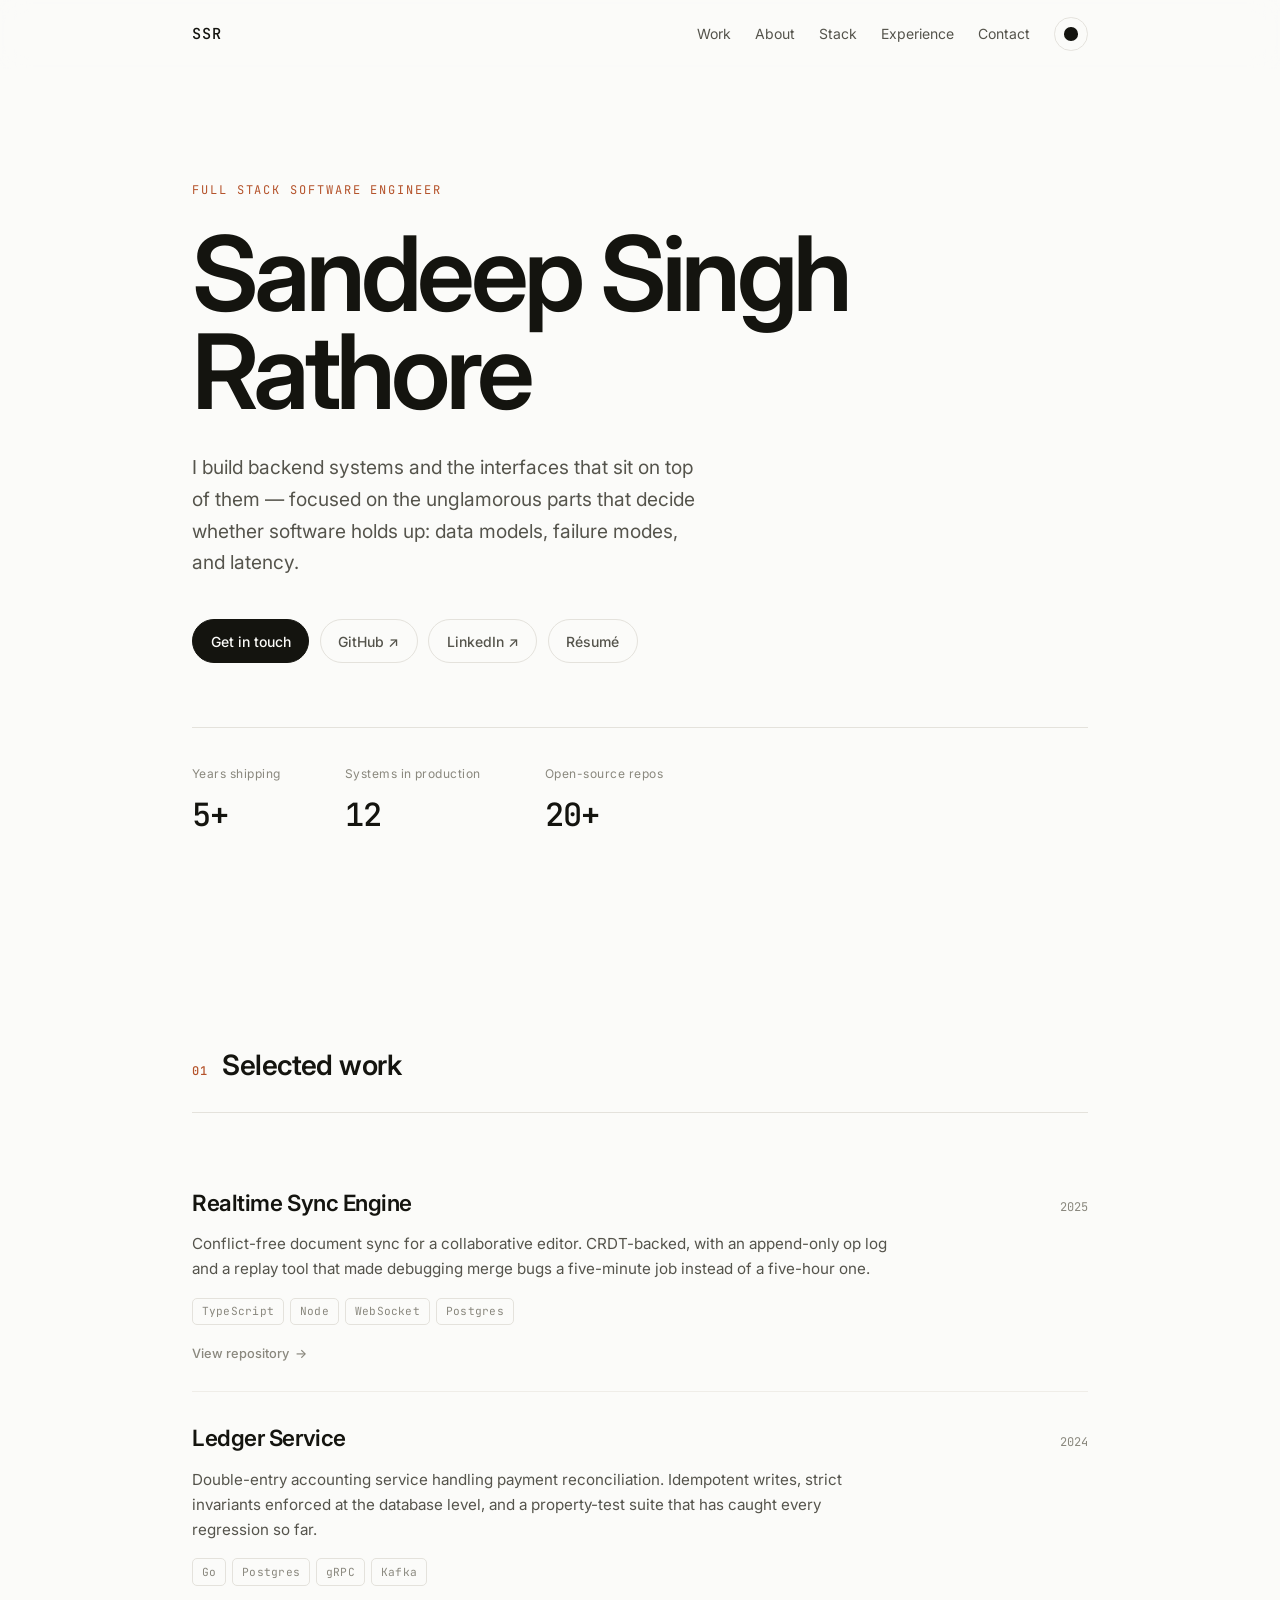
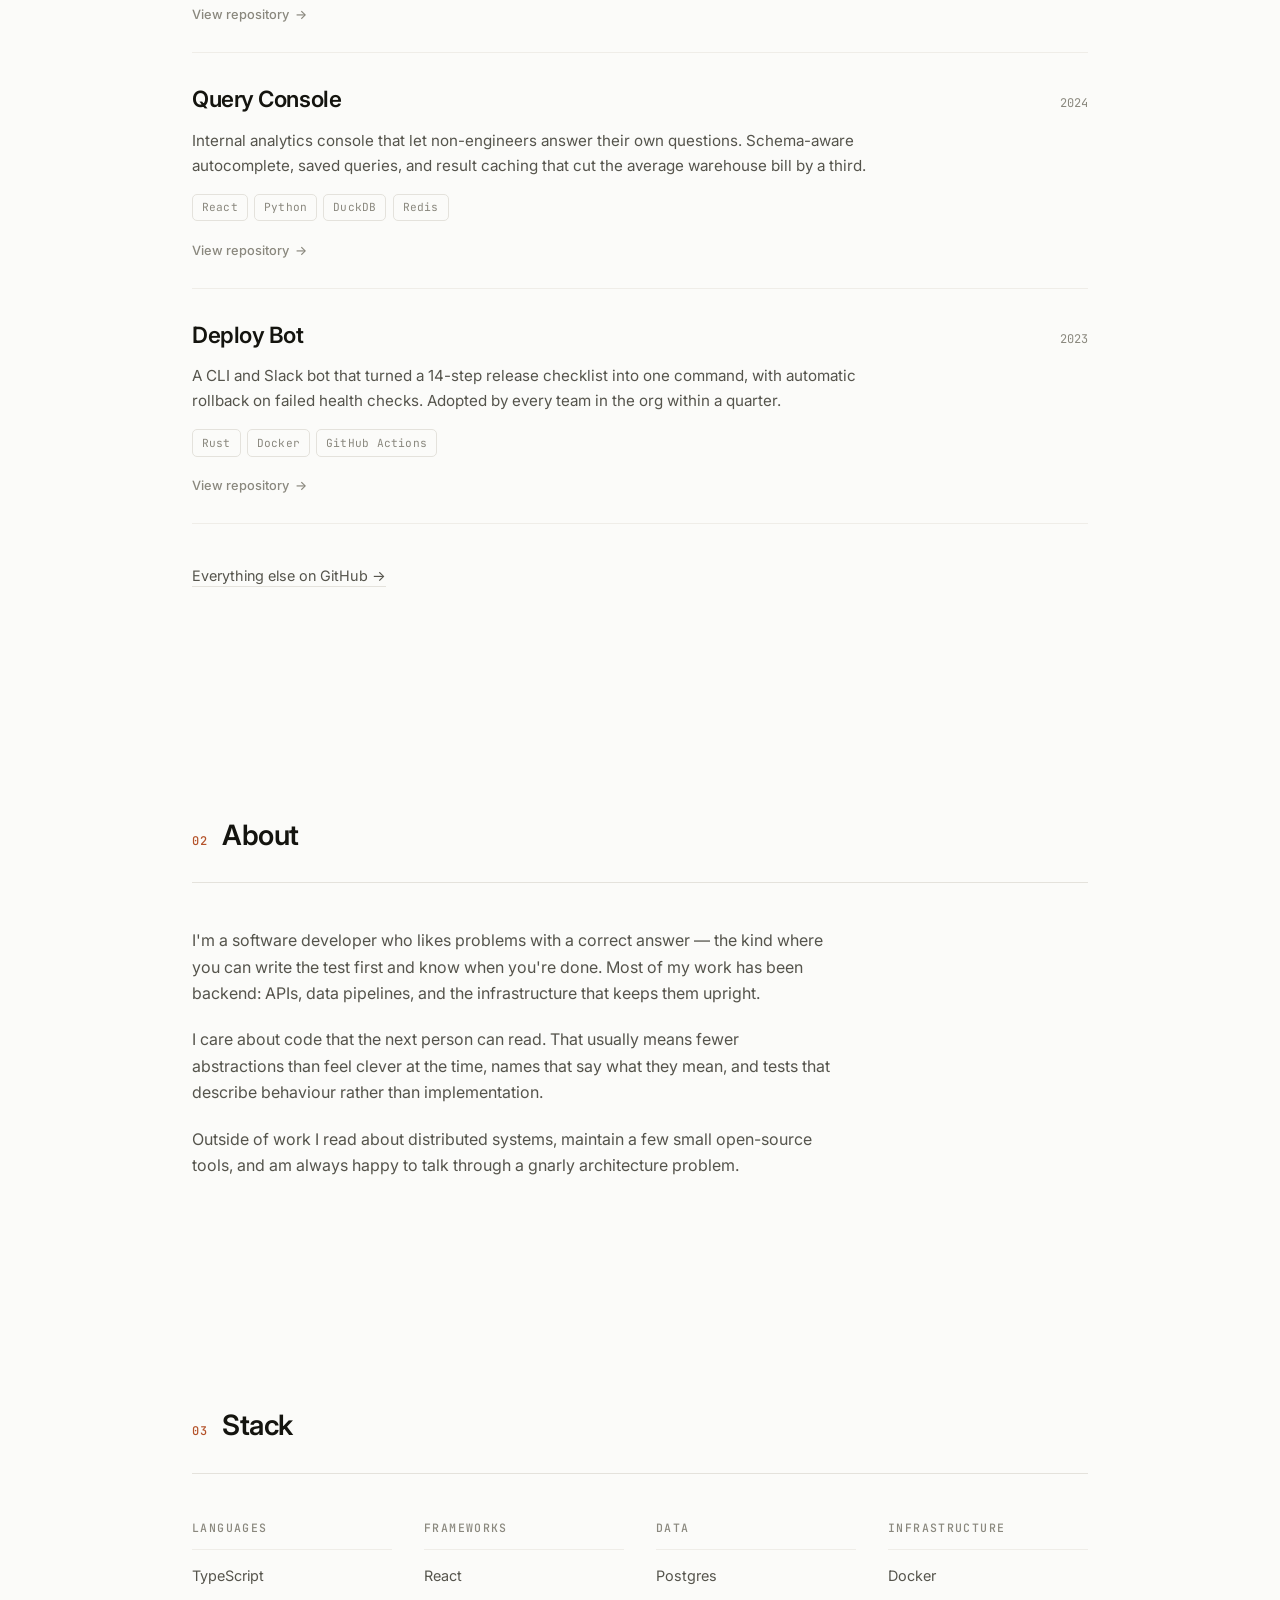
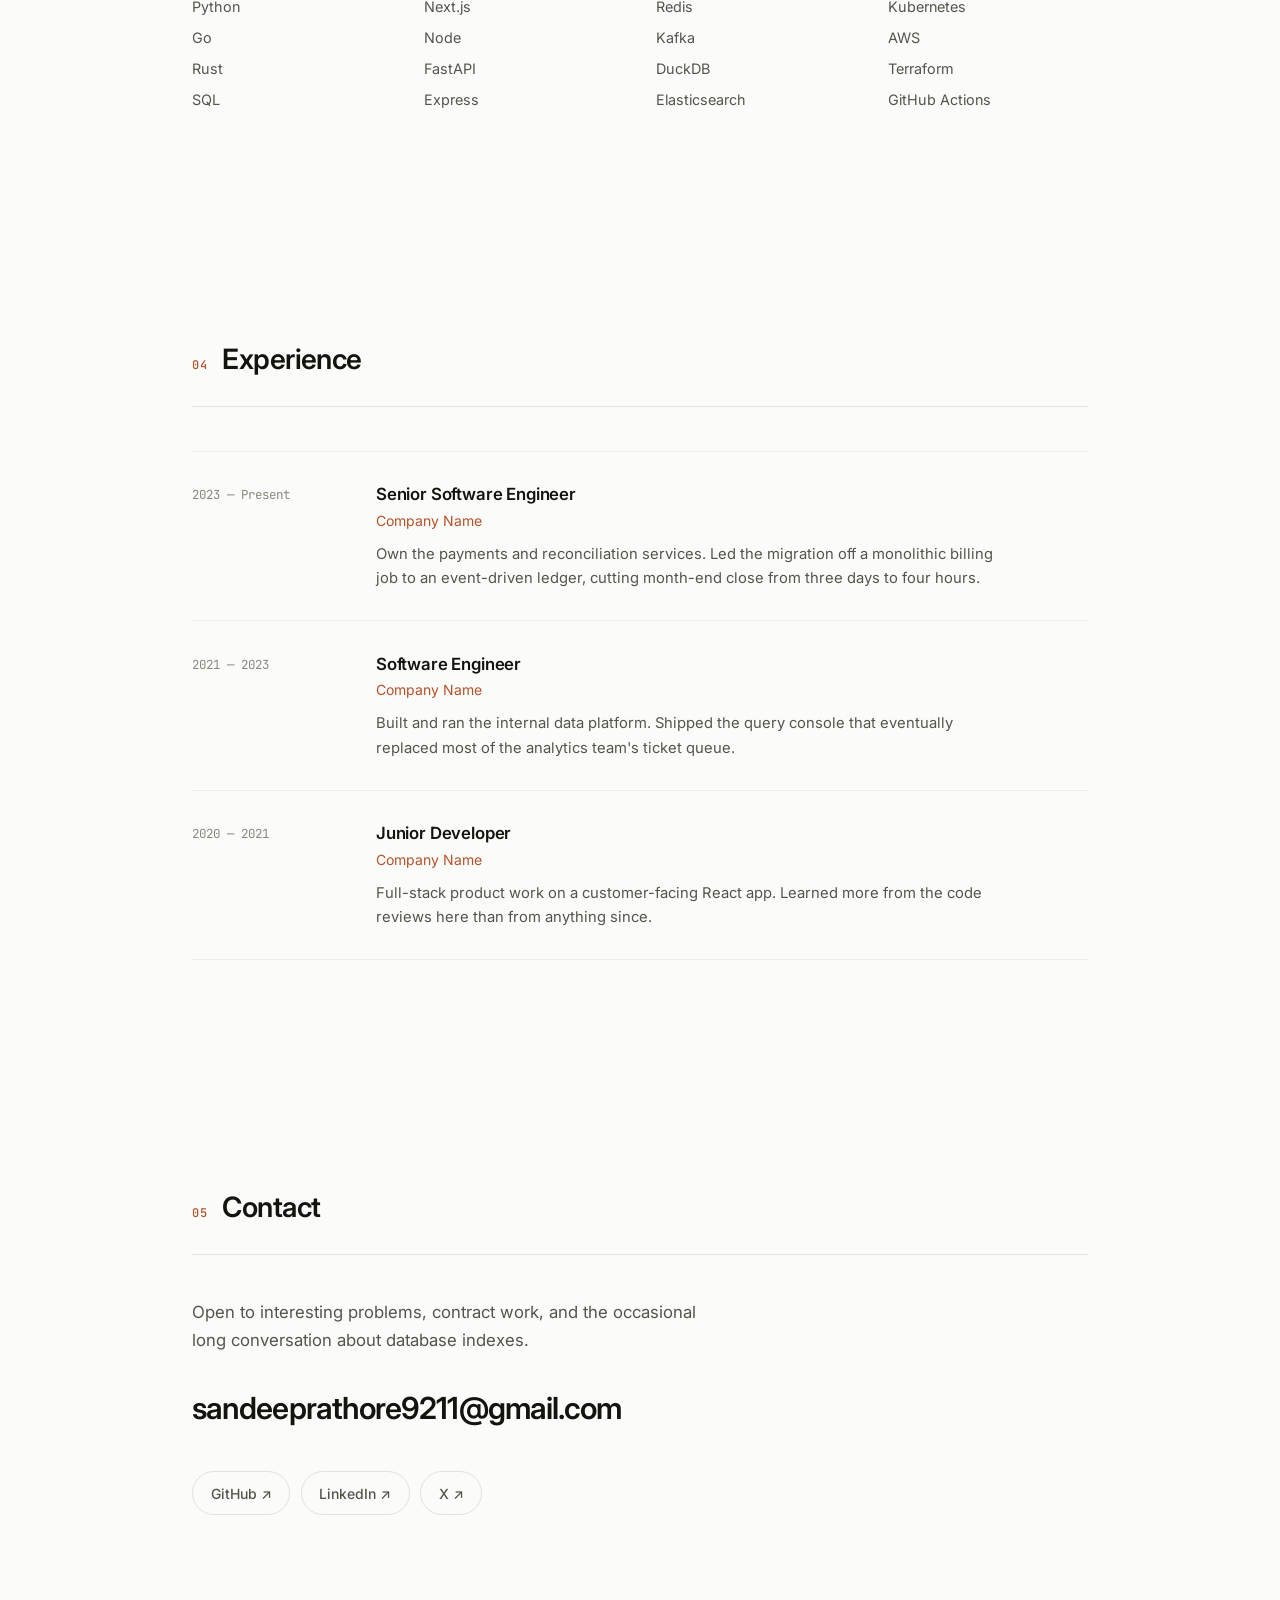
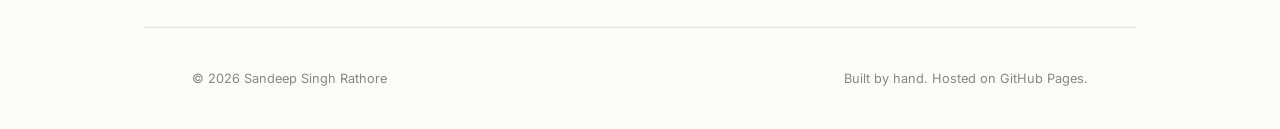
==== commit b9bf5389: "Update designation to Full Stack Software Engineer Updates the page title, meta description/og tags," ====
--- a/index.html
+++ b/index.html
@@ -5,14 +5,14 @@
 <meta name="viewport" content="width=device-width, initial-scale=1">
 
 <!-- ─── EDIT: page metadata ─────────────────────────────────────────── -->
-<title>Sandeep Singh Rathore — Software Developer</title>
-<meta name="description" content="Software developer building reliable backends, clean interfaces, and tools people actually use.">
+<title>Sandeep Singh Rathore — Full Stack Software Engineer</title>
+<meta name="description" content="Full stack software engineer building reliable backends, clean interfaces, and tools people actually use.">
 <meta name="author" content="Sandeep Singh Rathore">
 
 <!-- Social preview. -->
 <meta property="og:type" content="website">
-<meta property="og:title" content="Sandeep Singh Rathore — Software Developer">
-<meta property="og:description" content="Software developer building reliable backends, clean interfaces, and tools people actually use.">
+<meta property="og:title" content="Sandeep Singh Rathore — Full Stack Software Engineer">
+<meta property="og:description" content="Full stack software engineer building reliable backends, clean interfaces, and tools people actually use.">
 <meta property="og:url" content="https://sandeepsrathore.github.io/portfolio/">
 <meta name="twitter:card" content="summary_large_image">
 <!-- ─────────────────────────────────────────────────────────────────── -->
@@ -61,7 +61,7 @@
 
   <!-- ══ HERO ══════════════════════════════════════════════════════════ -->
   <section class="hero wrap">
-    <p class="eyebrow reveal">Software Developer</p>
+    <p class="eyebrow reveal">Full Stack Software Engineer</p>
 
     <!-- EDIT: your name -->
     <h1 class="hero__name reveal">Sandeep Singh<br>Rathore</h1>
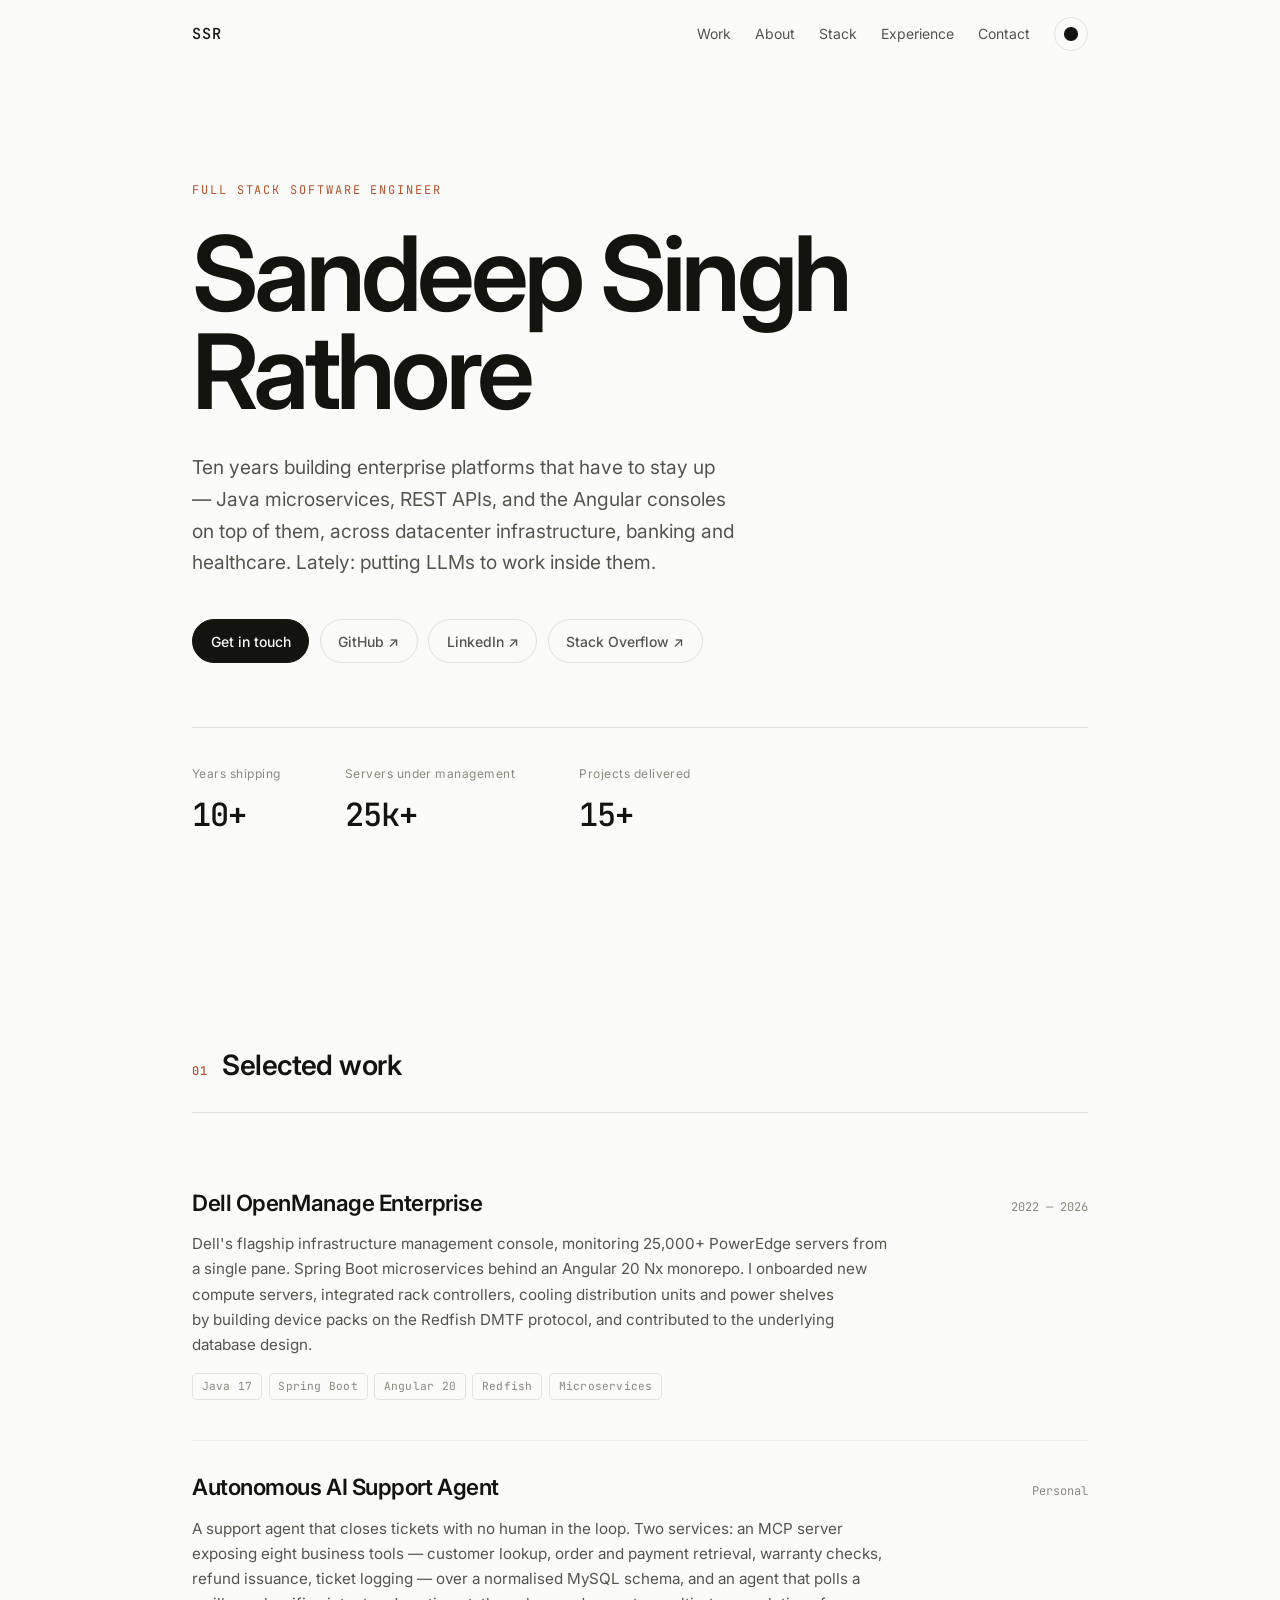
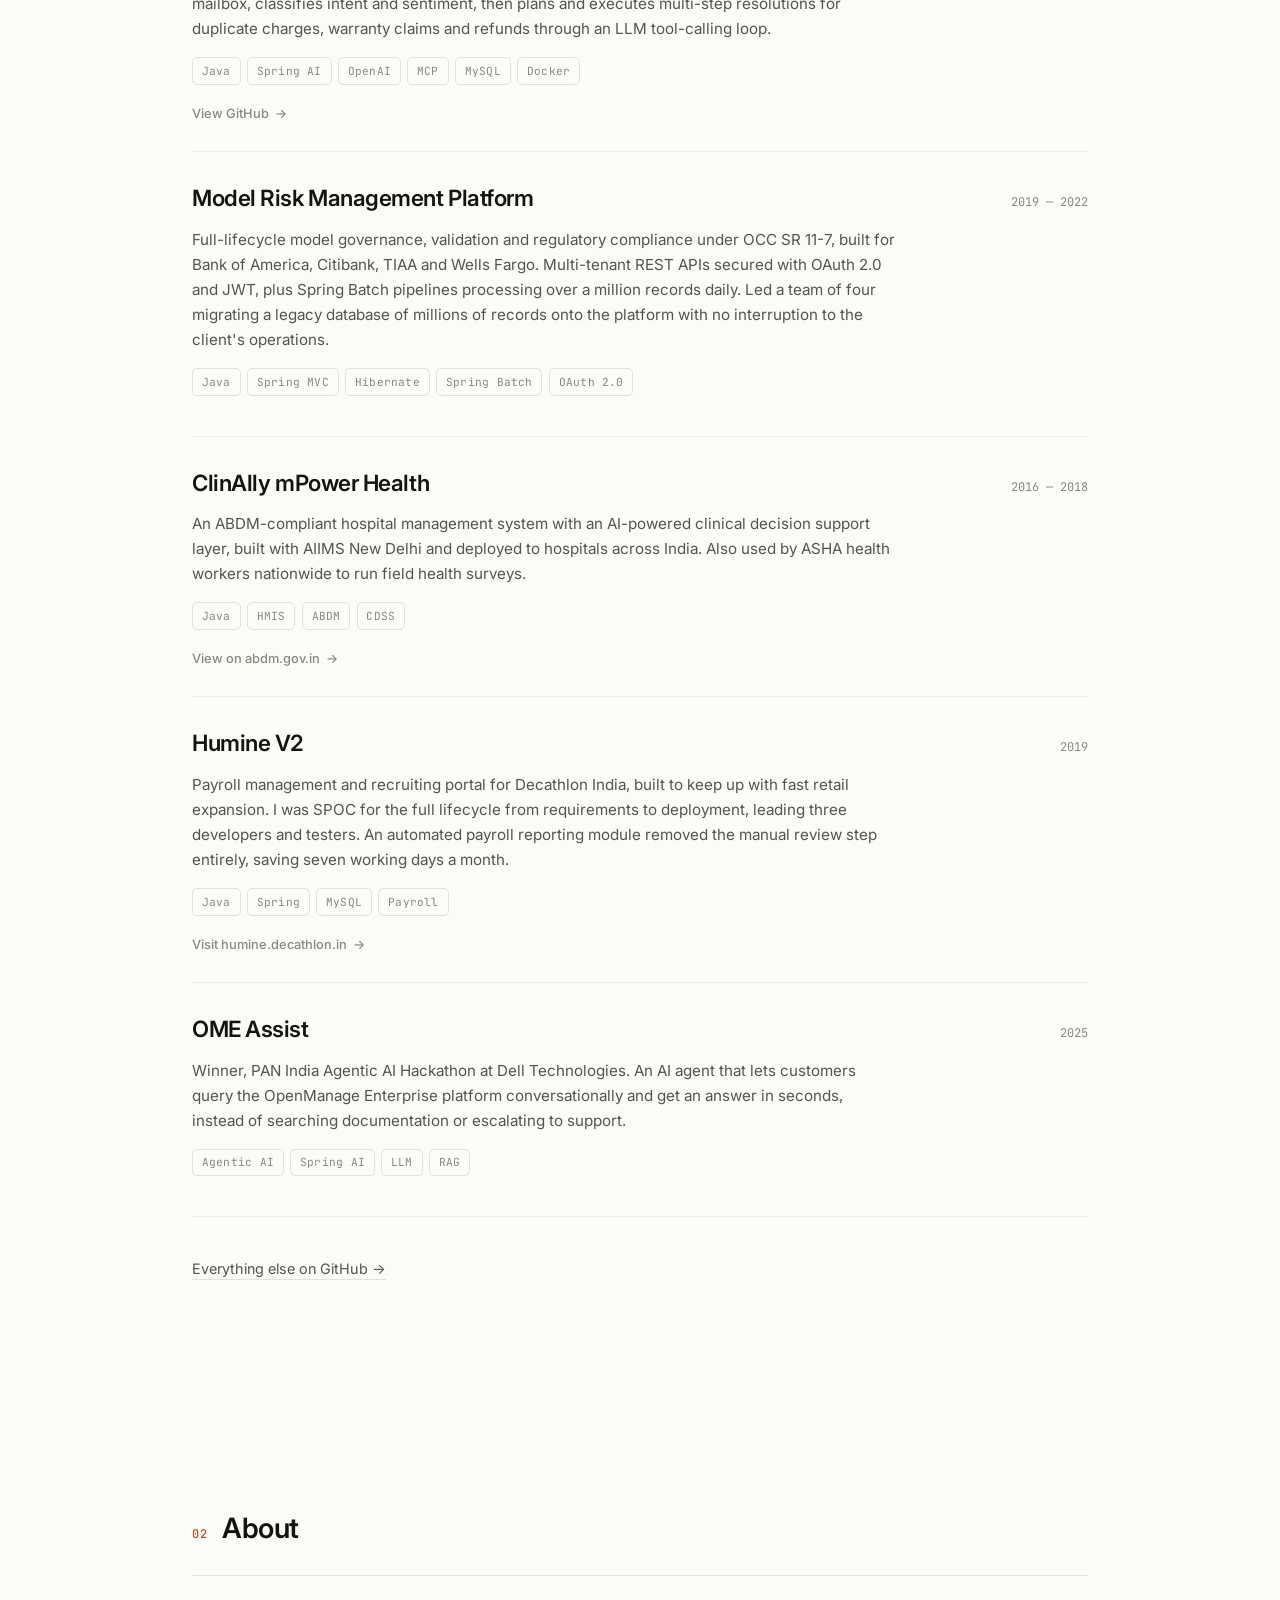
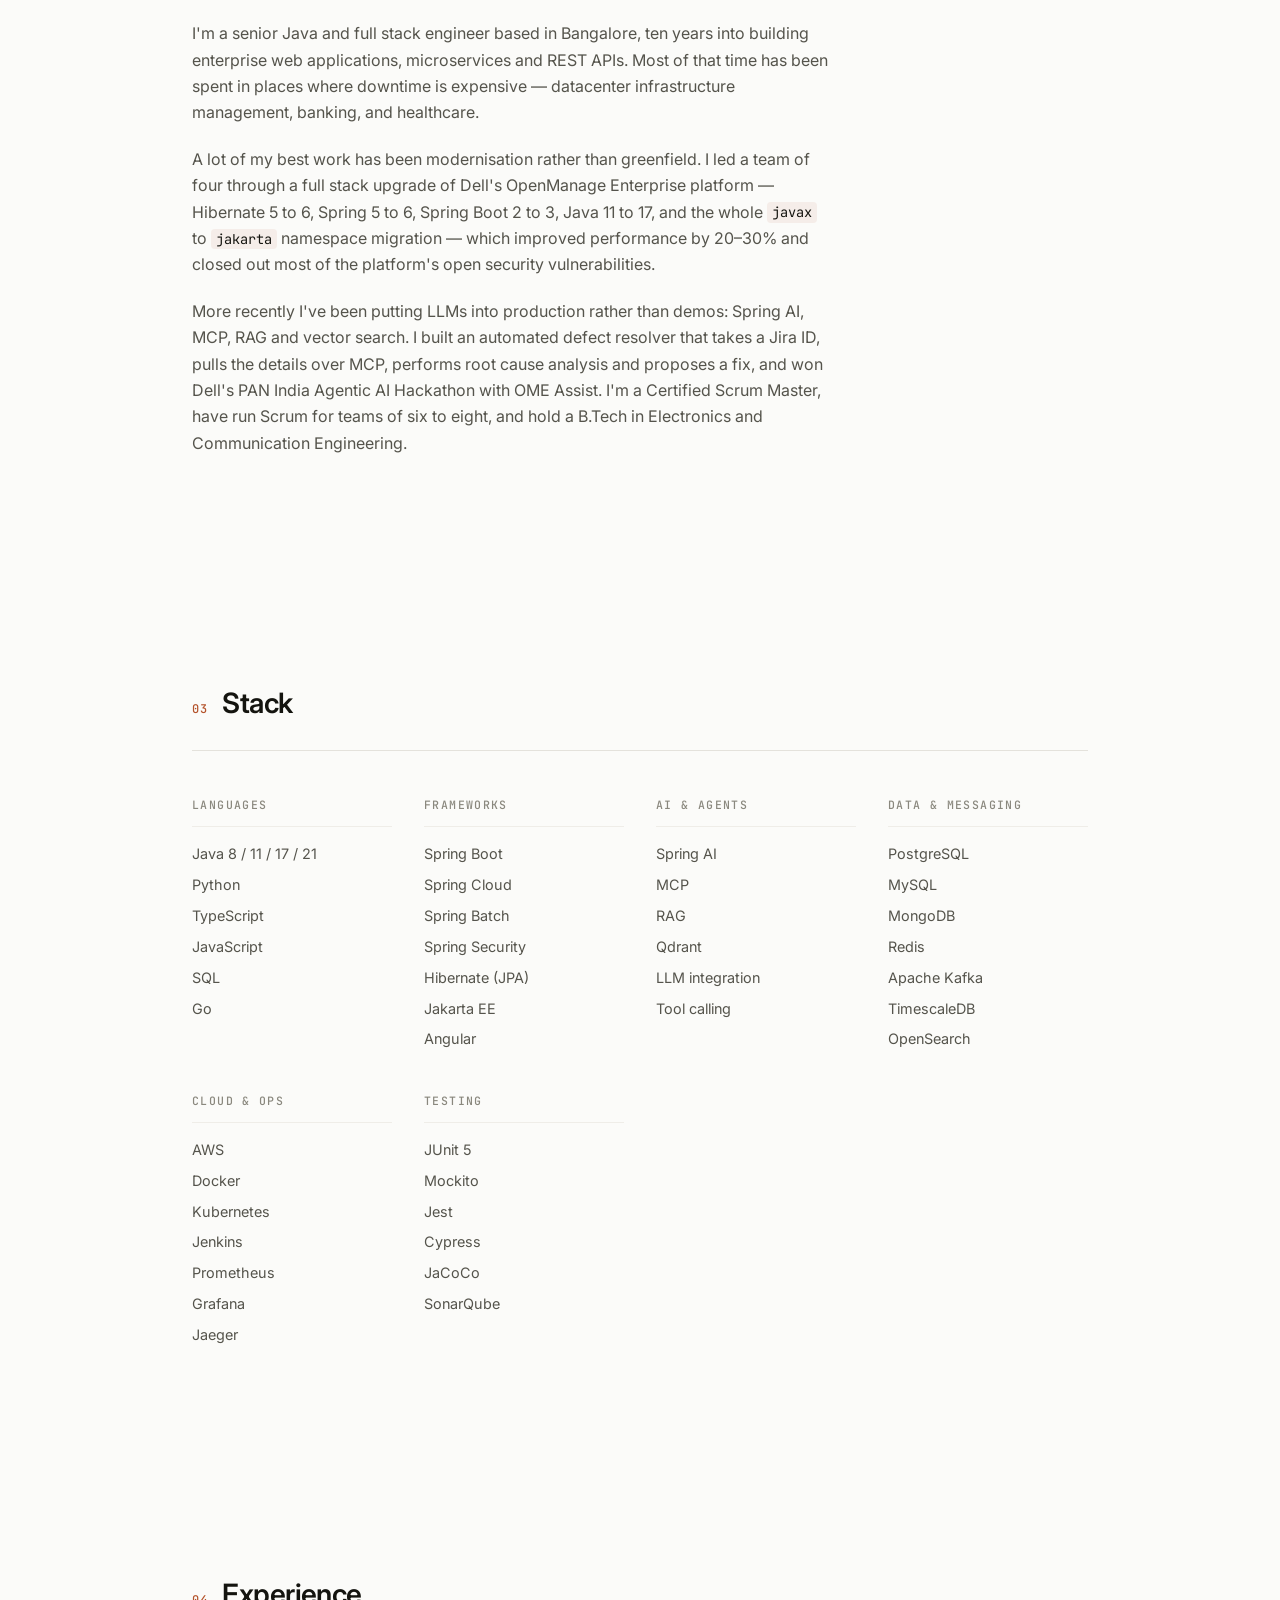
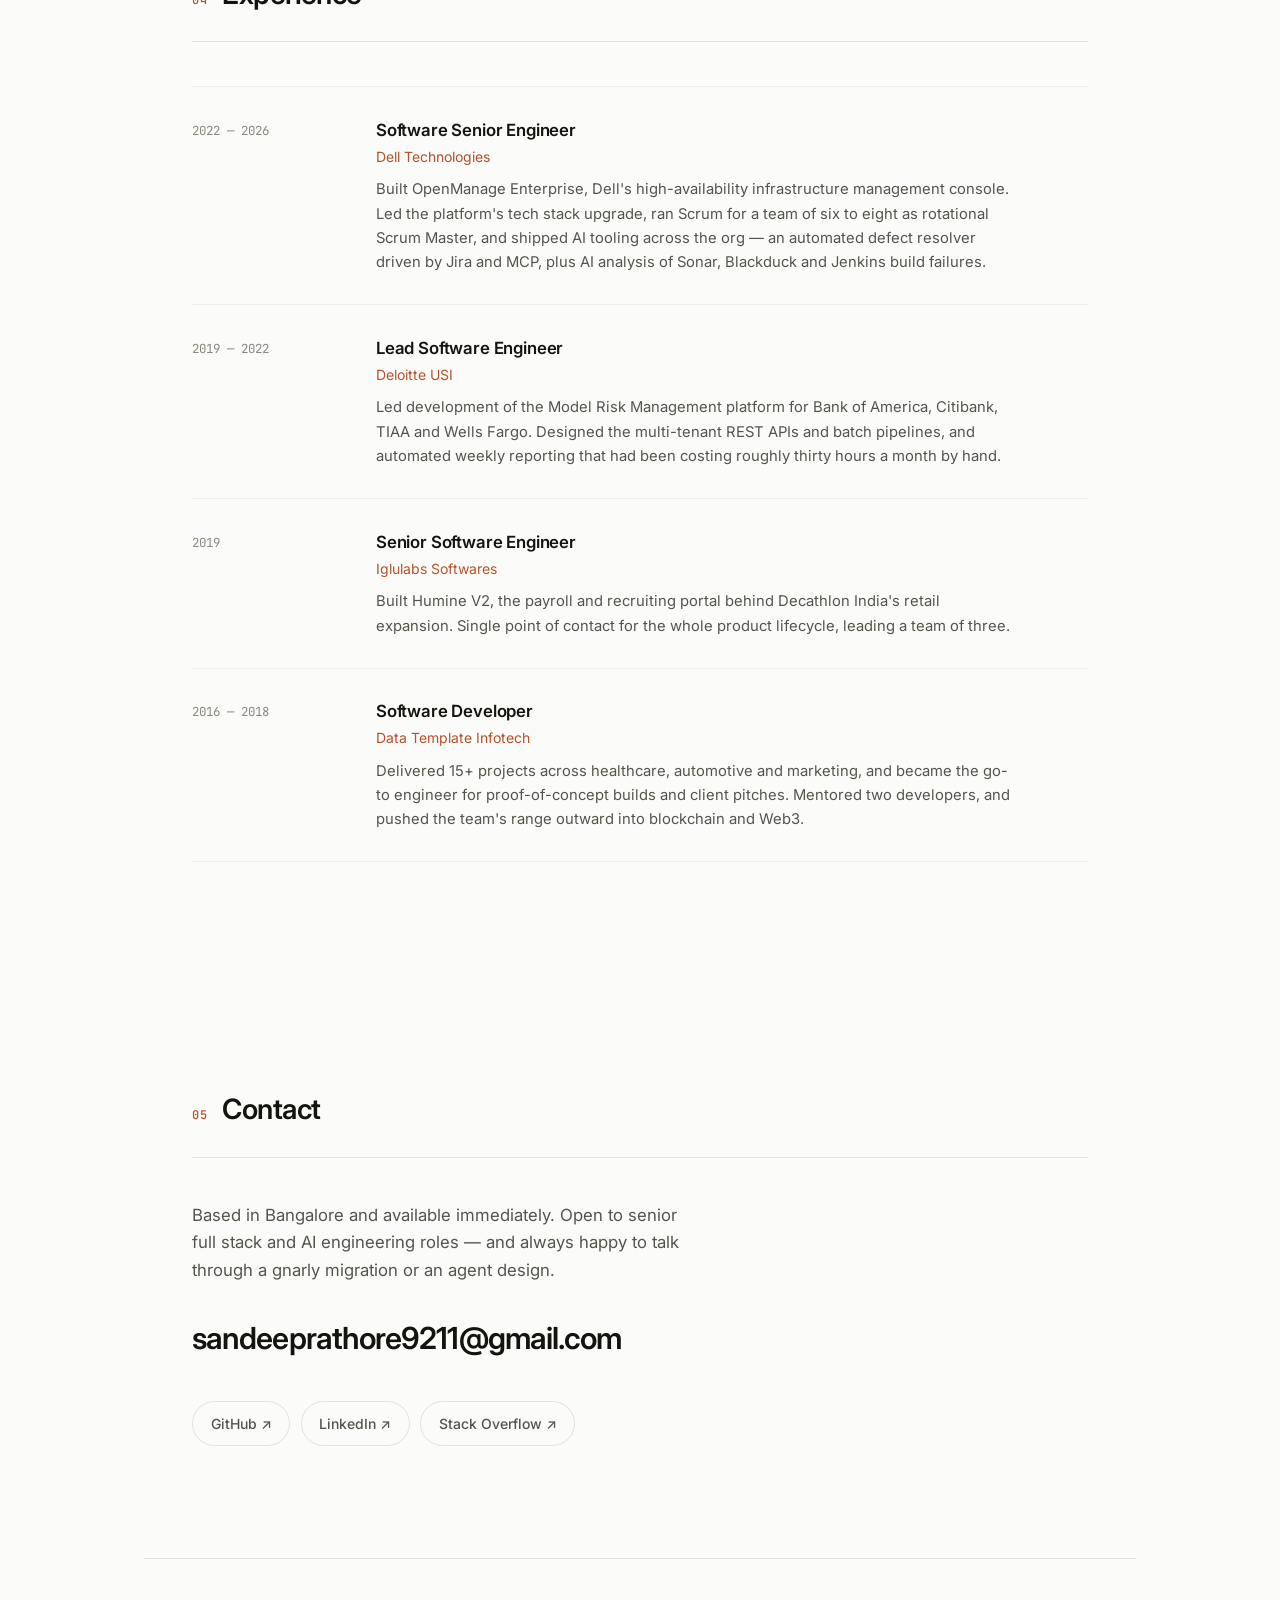
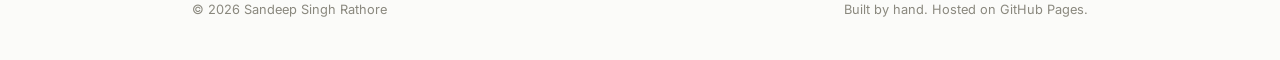
==== commit b5b2e1c9: "Populate the site with real content from the CV Replaces every placeholder with real history: six pr" ====
--- a/index.html
+++ b/index.html
@@ -6,13 +6,13 @@
 
 <!-- ─── EDIT: page metadata ─────────────────────────────────────────── -->
 <title>Sandeep Singh Rathore — Full Stack Software Engineer</title>
-<meta name="description" content="Full stack software engineer building reliable backends, clean interfaces, and tools people actually use.">
+<meta name="description" content="Senior Java and full stack engineer with 10+ years building enterprise platforms, microservices and AI-powered features across infrastructure, banking and healthcare.">
 <meta name="author" content="Sandeep Singh Rathore">
 
 <!-- Social preview. -->
 <meta property="og:type" content="website">
 <meta property="og:title" content="Sandeep Singh Rathore — Full Stack Software Engineer">
-<meta property="og:description" content="Full stack software engineer building reliable backends, clean interfaces, and tools people actually use.">
+<meta property="og:description" content="Senior Java and full stack engineer with 10+ years building enterprise platforms, microservices and AI-powered features across infrastructure, banking and healthcare.">
 <meta property="og:url" content="https://sandeepsrathore.github.io/portfolio/">
 <meta name="twitter:card" content="summary_large_image">
 <!-- ─────────────────────────────────────────────────────────────────── -->
@@ -68,24 +68,25 @@
 
     <!-- EDIT: one or two sentences. Say what you build and who for. -->
     <p class="hero__lede reveal">
-      I build backend systems and the interfaces that sit on top of them —
-      focused on the unglamorous parts that decide whether software holds up:
-      data models, failure modes, and latency.
+      Ten years building enterprise platforms that have to stay up — Java
+      microservices, REST APIs, and the Angular consoles on top of them, across
+      datacenter infrastructure, banking and healthcare. Lately: putting LLMs
+      to work inside them.
     </p>
 
     <!-- EDIT: your links. Delete any you don't want. -->
     <div class="hero__links reveal">
       <a class="btn btn--primary" href="mailto:sandeeprathore9211@gmail.com">Get in touch</a>
-      <a class="btn" href="https://github.com/" target="_blank" rel="noopener">GitHub ↗</a>
-      <a class="btn" href="https://linkedin.com/in/" target="_blank" rel="noopener">LinkedIn ↗</a>
-      <a class="btn" href="assets/resume.pdf">Résumé</a>
+      <a class="btn" href="https://github.com/SandeepSRathore" target="_blank" rel="noopener">GitHub ↗</a>
+      <a class="btn" href="https://linkedin.com/in/isandeeprathore" target="_blank" rel="noopener">LinkedIn ↗</a>
+      <a class="btn" href="https://stackoverflow.com/users/6572971/sandeep" target="_blank" rel="noopener">Stack Overflow ↗</a>
     </div>
 
     <!-- EDIT: three numbers worth bragging about, or delete this block. -->
     <dl class="stats reveal">
-      <div class="stat"><dt>Years shipping</dt><dd>5+</dd></div>
-      <div class="stat"><dt>Systems in production</dt><dd>12</dd></div>
-      <div class="stat"><dt>Open-source repos</dt><dd>20+</dd></div>
+      <div class="stat"><dt>Years shipping</dt><dd>10+</dd></div>
+      <div class="stat"><dt>Servers under management</dt><dd>25k+</dd></div>
+      <div class="stat"><dt>Projects delivered</dt><dd>15+</dd></div>
     </dl>
   </section>
 
@@ -95,84 +96,135 @@
 
     <ol class="projects">
 
-      <!-- ── PROJECT: copy this whole <li> block to add another ───────── -->
-      <li class="project reveal">
-        <a class="project__link" href="https://github.com/" target="_blank" rel="noopener">
-          <div class="project__head">
-            <h3 class="project__title">Realtime Sync Engine</h3>
+      <!-- ── PROJECT: copy this whole <li> block to add another ─────────
+           Use <a class="project__link" href="..."> when there is somewhere
+           to send people, and <div class="project__link project__link--static">
+           when there isn't — the static variant drops the hover and arrow. -->
+      <li class="project reveal">
+        <div class="project__link project__link--static">
+          <div class="project__head">
+            <h3 class="project__title">Dell OpenManage Enterprise</h3>
+            <span class="project__year">2022 — 2026</span>
+          </div>
+          <p class="project__desc">
+            Dell's flagship infrastructure management console, monitoring
+            25,000+ PowerEdge servers from a single pane. Spring Boot
+            microservices behind an Angular 20 Nx monorepo. I onboarded new
+            compute servers, integrated rack controllers, cooling distribution
+            units and power shelves by building device packs on the Redfish
+            DMTF protocol, and contributed to the underlying database design.
+          </p>
+          <ul class="tags">
+            <li>Java 17</li><li>Spring Boot</li><li>Angular 20</li><li>Redfish</li><li>Microservices</li>
+          </ul>
+        </div>
+      </li>
+      <!-- ─────────────────────────────────────────────────────────────── -->
+
+      <li class="project reveal">
+        <a class="project__link" href="https://github.com/SandeepSRathore" target="_blank" rel="noopener">
+          <div class="project__head">
+            <h3 class="project__title">Autonomous AI Support Agent</h3>
+            <span class="project__year">Personal</span>
+          </div>
+          <p class="project__desc">
+            A support agent that closes tickets with no human in the loop. Two
+            services: an MCP server exposing eight business tools — customer
+            lookup, order and payment retrieval, warranty checks, refund
+            issuance, ticket logging — over a normalised MySQL schema, and an
+            agent that polls a mailbox, classifies intent and sentiment, then
+            plans and executes multi-step resolutions for duplicate charges,
+            warranty claims and refunds through an LLM tool-calling loop.
+          </p>
+          <ul class="tags">
+            <li>Java</li><li>Spring AI</li><li>OpenAI</li><li>MCP</li><li>MySQL</li><li>Docker</li>
+          </ul>
+          <span class="project__cta">View GitHub <span aria-hidden="true">→</span></span>
+        </a>
+      </li>
+
+      <li class="project reveal">
+        <div class="project__link project__link--static">
+          <div class="project__head">
+            <h3 class="project__title">Model Risk Management Platform</h3>
+            <span class="project__year">2019 — 2022</span>
+          </div>
+          <p class="project__desc">
+            Full-lifecycle model governance, validation and regulatory
+            compliance under OCC SR 11-7, built for Bank of America, Citibank,
+            TIAA and Wells Fargo. Multi-tenant REST APIs secured with OAuth 2.0
+            and JWT, plus Spring Batch pipelines processing over a million
+            records daily. Led a team of four migrating a legacy database of
+            millions of records onto the platform with no interruption to the
+            client's operations.
+          </p>
+          <ul class="tags">
+            <li>Java</li><li>Spring MVC</li><li>Hibernate</li><li>Spring Batch</li><li>OAuth 2.0</li>
+          </ul>
+        </div>
+      </li>
+
+      <li class="project reveal">
+        <a class="project__link" href="https://abdm.gov.in/partner-offers-details/OQ" target="_blank" rel="noopener">
+          <div class="project__head">
+            <h3 class="project__title">ClinAlly mPower Health</h3>
+            <span class="project__year">2016 — 2018</span>
+          </div>
+          <p class="project__desc">
+            An ABDM-compliant hospital management system with an AI-powered
+            clinical decision support layer, built with AIIMS New Delhi and
+            deployed to hospitals across India. Also used by ASHA health
+            workers nationwide to run field health surveys.
+          </p>
+          <ul class="tags">
+            <li>Java</li><li>HMIS</li><li>ABDM</li><li>CDSS</li>
+          </ul>
+          <span class="project__cta">View on abdm.gov.in <span aria-hidden="true">→</span></span>
+        </a>
+      </li>
+
+      <li class="project reveal">
+        <a class="project__link" href="https://humine.decathlon.in" target="_blank" rel="noopener">
+          <div class="project__head">
+            <h3 class="project__title">Humine V2</h3>
+            <span class="project__year">2019</span>
+          </div>
+          <p class="project__desc">
+            Payroll management and recruiting portal for Decathlon India, built
+            to keep up with fast retail expansion. I was SPOC for the full
+            lifecycle from requirements to deployment, leading three developers
+            and testers. An automated payroll reporting module removed the
+            manual review step entirely, saving seven working days a month.
+          </p>
+          <ul class="tags">
+            <li>Java</li><li>Spring</li><li>MySQL</li><li>Payroll</li>
+          </ul>
+          <span class="project__cta">Visit humine.decathlon.in <span aria-hidden="true">→</span></span>
+        </a>
+      </li>
+
+      <li class="project reveal">
+        <div class="project__link project__link--static">
+          <div class="project__head">
+            <h3 class="project__title">OME Assist</h3>
             <span class="project__year">2025</span>
           </div>
           <p class="project__desc">
-            Conflict-free document sync for a collaborative editor. CRDT-backed,
-            with an append-only op log and a replay tool that made debugging
-            merge bugs a five-minute job instead of a five-hour one.
-          </p>
-          <ul class="tags">
-            <li>TypeScript</li><li>Node</li><li>WebSocket</li><li>Postgres</li>
-          </ul>
-          <span class="project__cta">View repository <span aria-hidden="true">→</span></span>
-        </a>
-      </li>
-      <!-- ─────────────────────────────────────────────────────────────── -->
-
-      <li class="project reveal">
-        <a class="project__link" href="https://github.com/" target="_blank" rel="noopener">
-          <div class="project__head">
-            <h3 class="project__title">Ledger Service</h3>
-            <span class="project__year">2024</span>
-          </div>
-          <p class="project__desc">
-            Double-entry accounting service handling payment reconciliation.
-            Idempotent writes, strict invariants enforced at the database level,
-            and a property-test suite that has caught every regression so far.
-          </p>
-          <ul class="tags">
-            <li>Go</li><li>Postgres</li><li>gRPC</li><li>Kafka</li>
-          </ul>
-          <span class="project__cta">View repository <span aria-hidden="true">→</span></span>
-        </a>
-      </li>
-
-      <li class="project reveal">
-        <a class="project__link" href="https://github.com/" target="_blank" rel="noopener">
-          <div class="project__head">
-            <h3 class="project__title">Query Console</h3>
-            <span class="project__year">2024</span>
-          </div>
-          <p class="project__desc">
-            Internal analytics console that let non-engineers answer their own
-            questions. Schema-aware autocomplete, saved queries, and result
-            caching that cut the average warehouse bill by a third.
-          </p>
-          <ul class="tags">
-            <li>React</li><li>Python</li><li>DuckDB</li><li>Redis</li>
-          </ul>
-          <span class="project__cta">View repository <span aria-hidden="true">→</span></span>
-        </a>
-      </li>
-
-      <li class="project reveal">
-        <a class="project__link" href="https://github.com/" target="_blank" rel="noopener">
-          <div class="project__head">
-            <h3 class="project__title">Deploy Bot</h3>
-            <span class="project__year">2023</span>
-          </div>
-          <p class="project__desc">
-            A CLI and Slack bot that turned a 14-step release checklist into one
-            command, with automatic rollback on failed health checks. Adopted by
-            every team in the org within a quarter.
-          </p>
-          <ul class="tags">
-            <li>Rust</li><li>Docker</li><li>GitHub Actions</li>
-          </ul>
-          <span class="project__cta">View repository <span aria-hidden="true">→</span></span>
-        </a>
+            Winner, PAN India Agentic AI Hackathon at Dell Technologies. An
+            AI agent that lets customers query the OpenManage Enterprise
+            platform conversationally and get an answer in seconds, instead of
+            searching documentation or escalating to support.
+          </p>
+          <ul class="tags">
+            <li>Agentic AI</li><li>Spring AI</li><li>LLM</li><li>RAG</li>
+          </ul>
+        </div>
       </li>
 
     </ol>
 
     <p class="section__more reveal">
-      <a href="https://github.com/" target="_blank" rel="noopener">Everything else on GitHub <span aria-hidden="true">→</span></a>
+      <a href="https://github.com/SandeepSRathore" target="_blank" rel="noopener">Everything else on GitHub <span aria-hidden="true">→</span></a>
     </p>
   </section>
 
@@ -182,20 +234,27 @@
     <div class="prose reveal">
       <!-- EDIT: two or three short paragraphs. Write like you talk. -->
       <p>
-        I'm a software developer who likes problems with a correct answer —
-        the kind where you can write the test first and know when you're done.
-        Most of my work has been backend: APIs, data pipelines, and the
-        infrastructure that keeps them upright.
+        I'm a senior Java and full stack engineer based in Bangalore, ten years
+        into building enterprise web applications, microservices and REST APIs.
+        Most of that time has been spent in places where downtime is expensive
+        — datacenter infrastructure management, banking, and healthcare.
       </p>
       <p>
-        I care about code that the next person can read. That usually means
-        fewer abstractions than feel clever at the time, names that say what
-        they mean, and tests that describe behaviour rather than implementation.
+        A lot of my best work has been modernisation rather than greenfield.
+        I led a team of four through a full stack upgrade of Dell's OpenManage
+        Enterprise platform — Hibernate 5 to 6, Spring 5 to 6, Spring Boot 2 to
+        3, Java 11 to 17, and the whole <code>javax</code> to <code>jakarta</code>
+        namespace migration — which improved performance by 20–30% and closed
+        out most of the platform's open security vulnerabilities.
       </p>
       <p>
-        Outside of work I read about distributed systems, maintain a few small
-        open-source tools, and am always happy to talk through a gnarly
-        architecture problem.
+        More recently I've been putting LLMs into production rather than demos:
+        Spring AI, MCP, RAG and vector search. I built an automated defect
+        resolver that takes a Jira ID, pulls the details over MCP, performs root
+        cause analysis and proposes a fix, and won Dell's PAN India Agentic AI
+        Hackathon with OME Assist. I'm a Certified Scrum Master, have run Scrum
+        for teams of six to eight, and hold a B.Tech in Electronics and
+        Communication Engineering.
       </p>
     </div>
   </section>
@@ -208,19 +267,27 @@
     <div class="stackgrid">
       <div class="stackgroup reveal">
         <h3>Languages</h3>
-        <ul><li>TypeScript</li><li>Python</li><li>Go</li><li>Rust</li><li>SQL</li></ul>
+        <ul><li>Java 8 / 11 / 17 / 21</li><li>Python</li><li>TypeScript</li><li>JavaScript</li><li>SQL</li><li>Go</li></ul>
       </div>
       <div class="stackgroup reveal">
         <h3>Frameworks</h3>
-        <ul><li>React</li><li>Next.js</li><li>Node</li><li>FastAPI</li><li>Express</li></ul>
-      </div>
-      <div class="stackgroup reveal">
-        <h3>Data</h3>
-        <ul><li>Postgres</li><li>Redis</li><li>Kafka</li><li>DuckDB</li><li>Elasticsearch</li></ul>
-      </div>
-      <div class="stackgroup reveal">
-        <h3>Infrastructure</h3>
-        <ul><li>Docker</li><li>Kubernetes</li><li>AWS</li><li>Terraform</li><li>GitHub Actions</li></ul>
+        <ul><li>Spring Boot</li><li>Spring Cloud</li><li>Spring Batch</li><li>Spring Security</li><li>Hibernate (JPA)</li><li>Jakarta EE</li><li>Angular</li></ul>
+      </div>
+      <div class="stackgroup reveal">
+        <h3>AI &amp; Agents</h3>
+        <ul><li>Spring AI</li><li>MCP</li><li>RAG</li><li>Qdrant</li><li>LLM integration</li><li>Tool calling</li></ul>
+      </div>
+      <div class="stackgroup reveal">
+        <h3>Data &amp; Messaging</h3>
+        <ul><li>PostgreSQL</li><li>MySQL</li><li>MongoDB</li><li>Redis</li><li>Apache Kafka</li><li>TimescaleDB</li><li>OpenSearch</li></ul>
+      </div>
+      <div class="stackgroup reveal">
+        <h3>Cloud &amp; Ops</h3>
+        <ul><li>AWS</li><li>Docker</li><li>Kubernetes</li><li>Jenkins</li><li>Prometheus</li><li>Grafana</li><li>Jaeger</li></ul>
+      </div>
+      <div class="stackgroup reveal">
+        <h3>Testing</h3>
+        <ul><li>JUnit 5</li><li>Mockito</li><li>Jest</li><li>Cypress</li><li>JaCoCo</li><li>SonarQube</li></ul>
       </div>
     </div>
   </section>
@@ -232,39 +299,59 @@
     <ol class="timeline">
       <!-- ── ROLE: copy this <li> to add another ──────────────────────── -->
       <li class="role reveal">
-        <div class="role__when">2023 — Present</div>
+        <div class="role__when">2022 — 2026</div>
+        <div class="role__what">
+          <h3>Software Senior Engineer</h3>
+          <p class="role__where">Dell Technologies</p>
+          <p class="role__desc">
+            Built OpenManage Enterprise, Dell's high-availability infrastructure
+            management console. Led the platform's tech stack upgrade, ran Scrum
+            for a team of six to eight as rotational Scrum Master, and shipped
+            AI tooling across the org — an automated defect resolver driven by
+            Jira and MCP, plus AI analysis of Sonar, Blackduck and Jenkins
+            build failures.
+          </p>
+        </div>
+      </li>
+      <!-- ─────────────────────────────────────────────────────────────── -->
+
+      <li class="role reveal">
+        <div class="role__when">2019 — 2022</div>
+        <div class="role__what">
+          <h3>Lead Software Engineer</h3>
+          <p class="role__where">Deloitte USI</p>
+          <p class="role__desc">
+            Led development of the Model Risk Management platform for Bank of
+            America, Citibank, TIAA and Wells Fargo. Designed the multi-tenant
+            REST APIs and batch pipelines, and automated weekly reporting that
+            had been costing roughly thirty hours a month by hand.
+          </p>
+        </div>
+      </li>
+
+      <li class="role reveal">
+        <div class="role__when">2019</div>
         <div class="role__what">
           <h3>Senior Software Engineer</h3>
-          <p class="role__where">Company Name</p>
+          <p class="role__where">Iglulabs Softwares</p>
           <p class="role__desc">
-            Own the payments and reconciliation services. Led the migration off
-            a monolithic billing job to an event-driven ledger, cutting
-            month-end close from three days to four hours.
-          </p>
-        </div>
-      </li>
-      <!-- ─────────────────────────────────────────────────────────────── -->
+            Built Humine V2, the payroll and recruiting portal behind
+            Decathlon India's retail expansion. Single point of contact for the
+            whole product lifecycle, leading a team of three.
+          </p>
+        </div>
+      </li>
 
       <li class="role reveal">
-        <div class="role__when">2021 — 2023</div>
+        <div class="role__when">2016 — 2018</div>
         <div class="role__what">
-          <h3>Software Engineer</h3>
-          <p class="role__where">Company Name</p>
+          <h3>Software Developer</h3>
+          <p class="role__where">Data Template Infotech</p>
           <p class="role__desc">
-            Built and ran the internal data platform. Shipped the query console
-            that eventually replaced most of the analytics team's ticket queue.
-          </p>
-        </div>
-      </li>
-
-      <li class="role reveal">
-        <div class="role__when">2020 — 2021</div>
-        <div class="role__what">
-          <h3>Junior Developer</h3>
-          <p class="role__where">Company Name</p>
-          <p class="role__desc">
-            Full-stack product work on a customer-facing React app. Learned more
-            from the code reviews here than from anything since.
+            Delivered 15+ projects across healthcare, automotive and marketing,
+            and became the go-to engineer for proof-of-concept builds and client
+            pitches. Mentored two developers, and pushed the team's range
+            outward into blockchain and Web3.
           </p>
         </div>
       </li>
@@ -276,15 +363,16 @@
     <h2 class="section__title reveal"><span class="section__num">05</span> Contact</h2>
     <div class="contact reveal">
       <p class="contact__lede">
-        Open to interesting problems, contract work, and the occasional
-        long conversation about database indexes.
+        Based in Bangalore and available immediately. Open to senior full stack
+        and AI engineering roles — and always happy to talk through a gnarly
+        migration or an agent design.
       </p>
       <!-- EDIT: your email -->
       <a class="contact__mail" href="mailto:sandeeprathore9211@gmail.com">sandeeprathore9211@gmail.com</a>
       <div class="hero__links">
-        <a class="btn" href="https://github.com/" target="_blank" rel="noopener">GitHub ↗</a>
-        <a class="btn" href="https://linkedin.com/in/" target="_blank" rel="noopener">LinkedIn ↗</a>
-        <a class="btn" href="https://x.com/" target="_blank" rel="noopener">X ↗</a>
+        <a class="btn" href="https://github.com/SandeepSRathore" target="_blank" rel="noopener">GitHub ↗</a>
+        <a class="btn" href="https://linkedin.com/in/isandeeprathore" target="_blank" rel="noopener">LinkedIn ↗</a>
+        <a class="btn" href="https://stackoverflow.com/users/6572971/sandeep" target="_blank" rel="noopener">Stack Overflow ↗</a>
       </div>
     </div>
   </section>
--- a/assets/css/styles.css
+++ b/assets/css/styles.css
@@ -315,6 +315,11 @@
 }
 .project__link:hover { background: var(--bg-raised); }
 
+/* Not every project has somewhere to send people. The static variant keeps
+   the same box but drops the affordances that promise a destination. */
+.project__link--static { cursor: default; }
+.project__link--static:hover { background: none; }
+
 .project__head {
   display: flex;
   align-items: baseline;
@@ -329,7 +334,7 @@
   letter-spacing: -0.02em;
   transition: color 0.2s;
 }
-.project__link:hover .project__title { color: var(--accent); }
+.project__link:not(.project__link--static):hover .project__title { color: var(--accent); }
 
 .project__year {
   flex-shrink: 0;
@@ -386,6 +391,15 @@
   color: var(--ink-mid);
   font-size: 1.0rem;
   text-wrap: pretty;
+}
+
+.prose code {
+  font-family: var(--font-mono);
+  font-size: 0.85em;
+  color: var(--ink);
+  background: var(--accent-bg);
+  padding: 0.1em 0.35em;
+  border-radius: 4px;
 }
 
 /* ── Stack ───────────────────────────────────────────────────────────── */
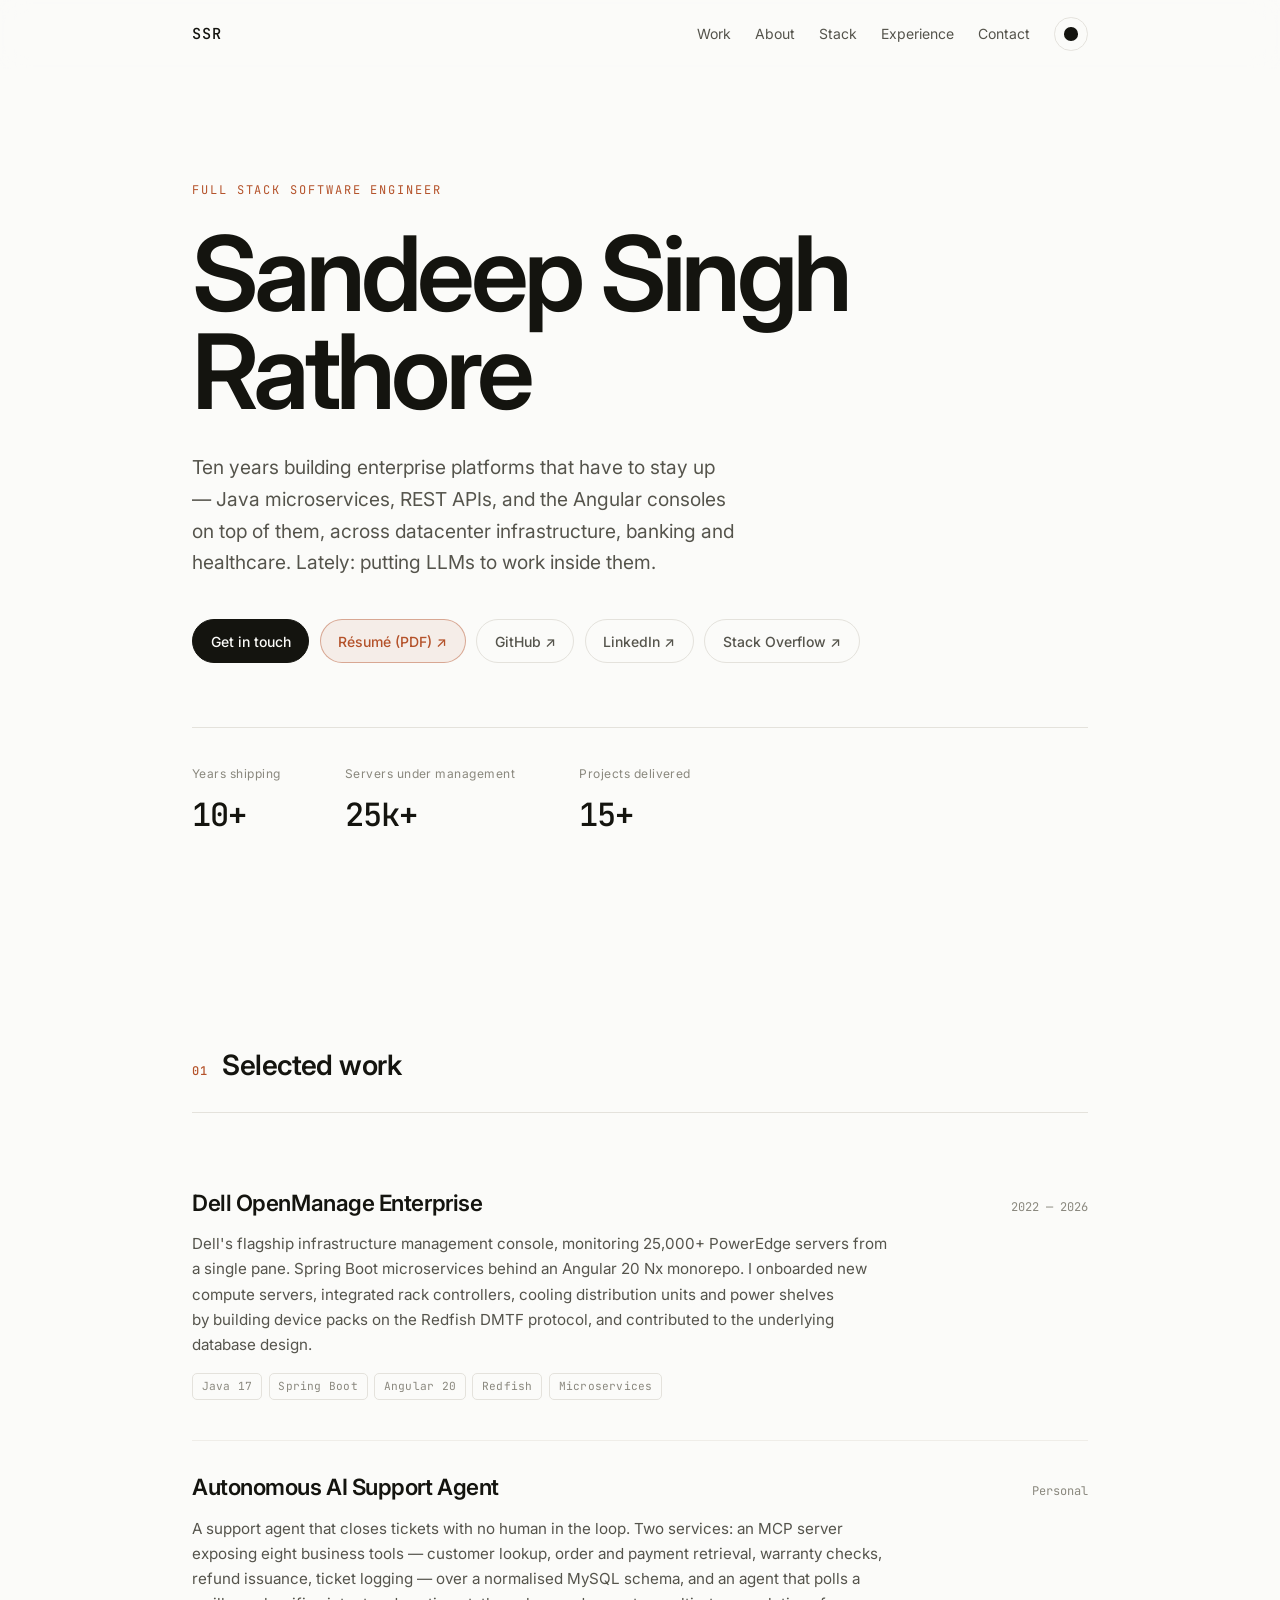
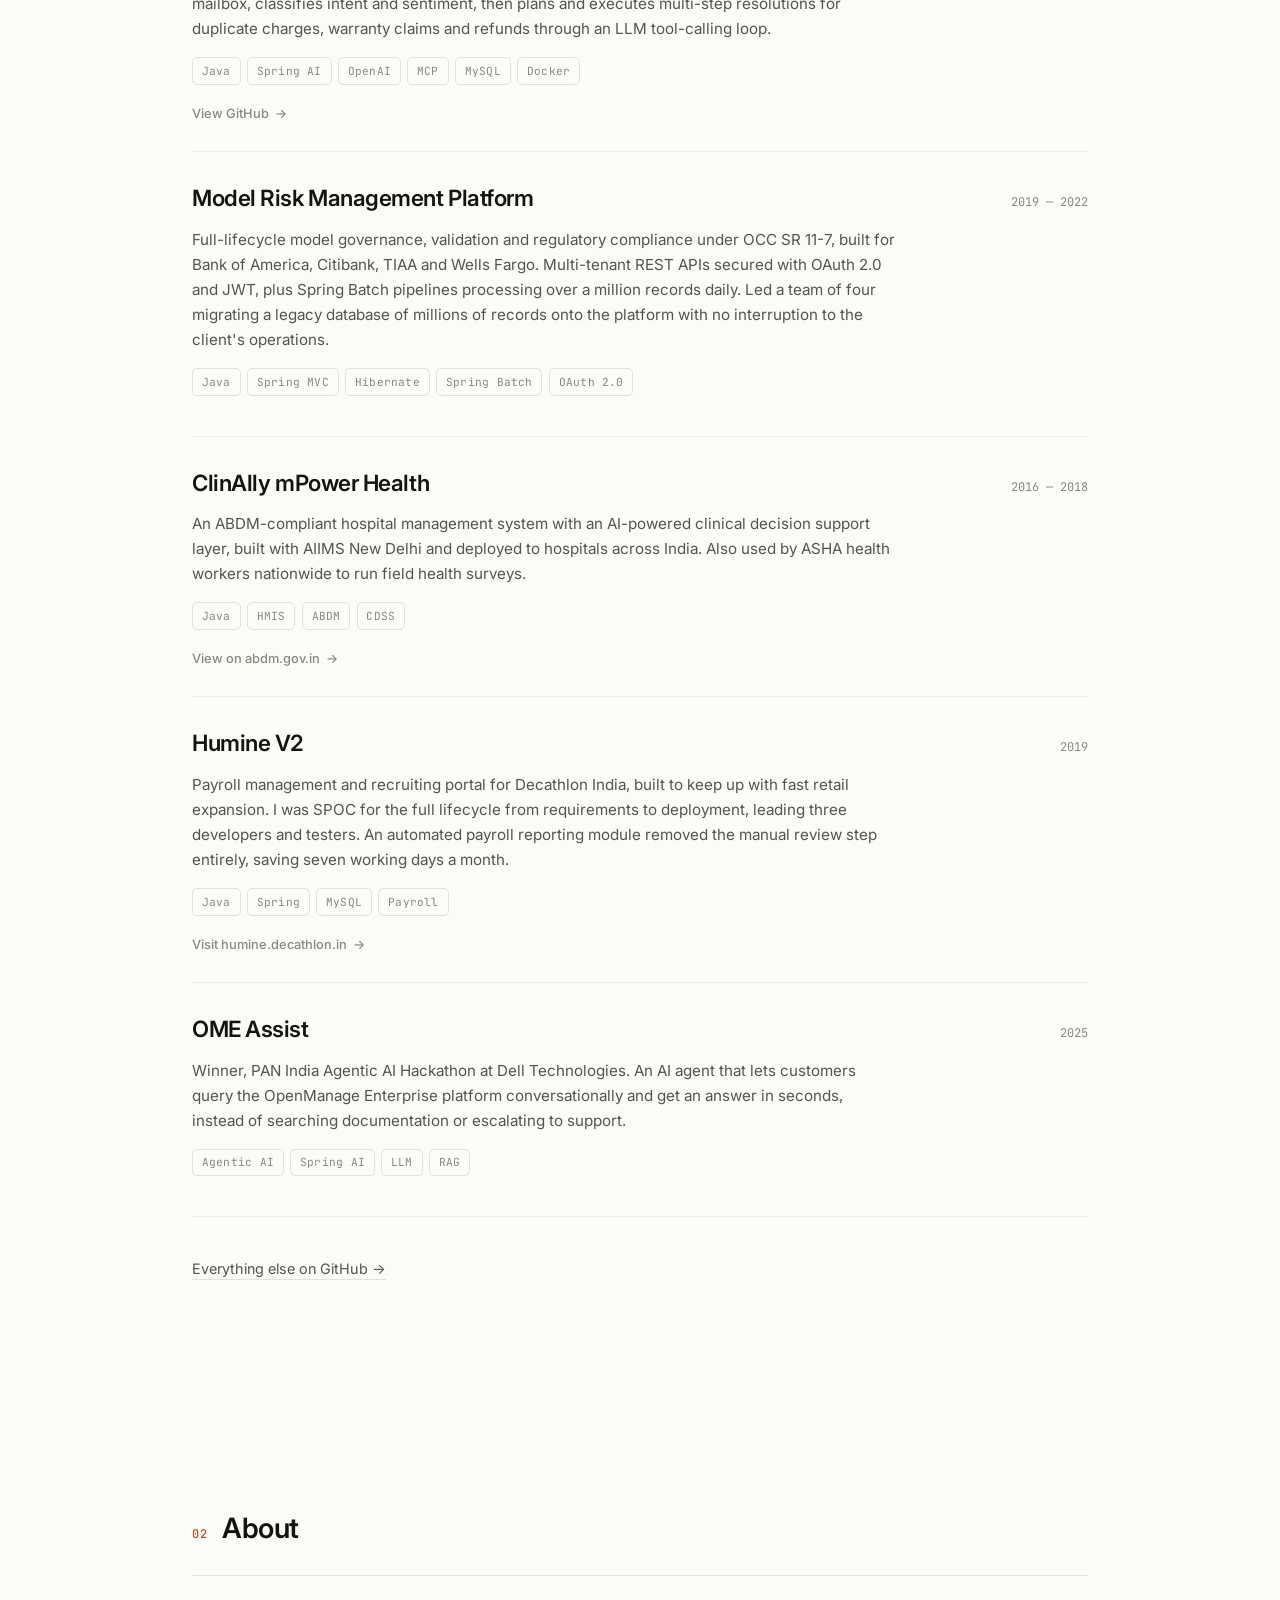
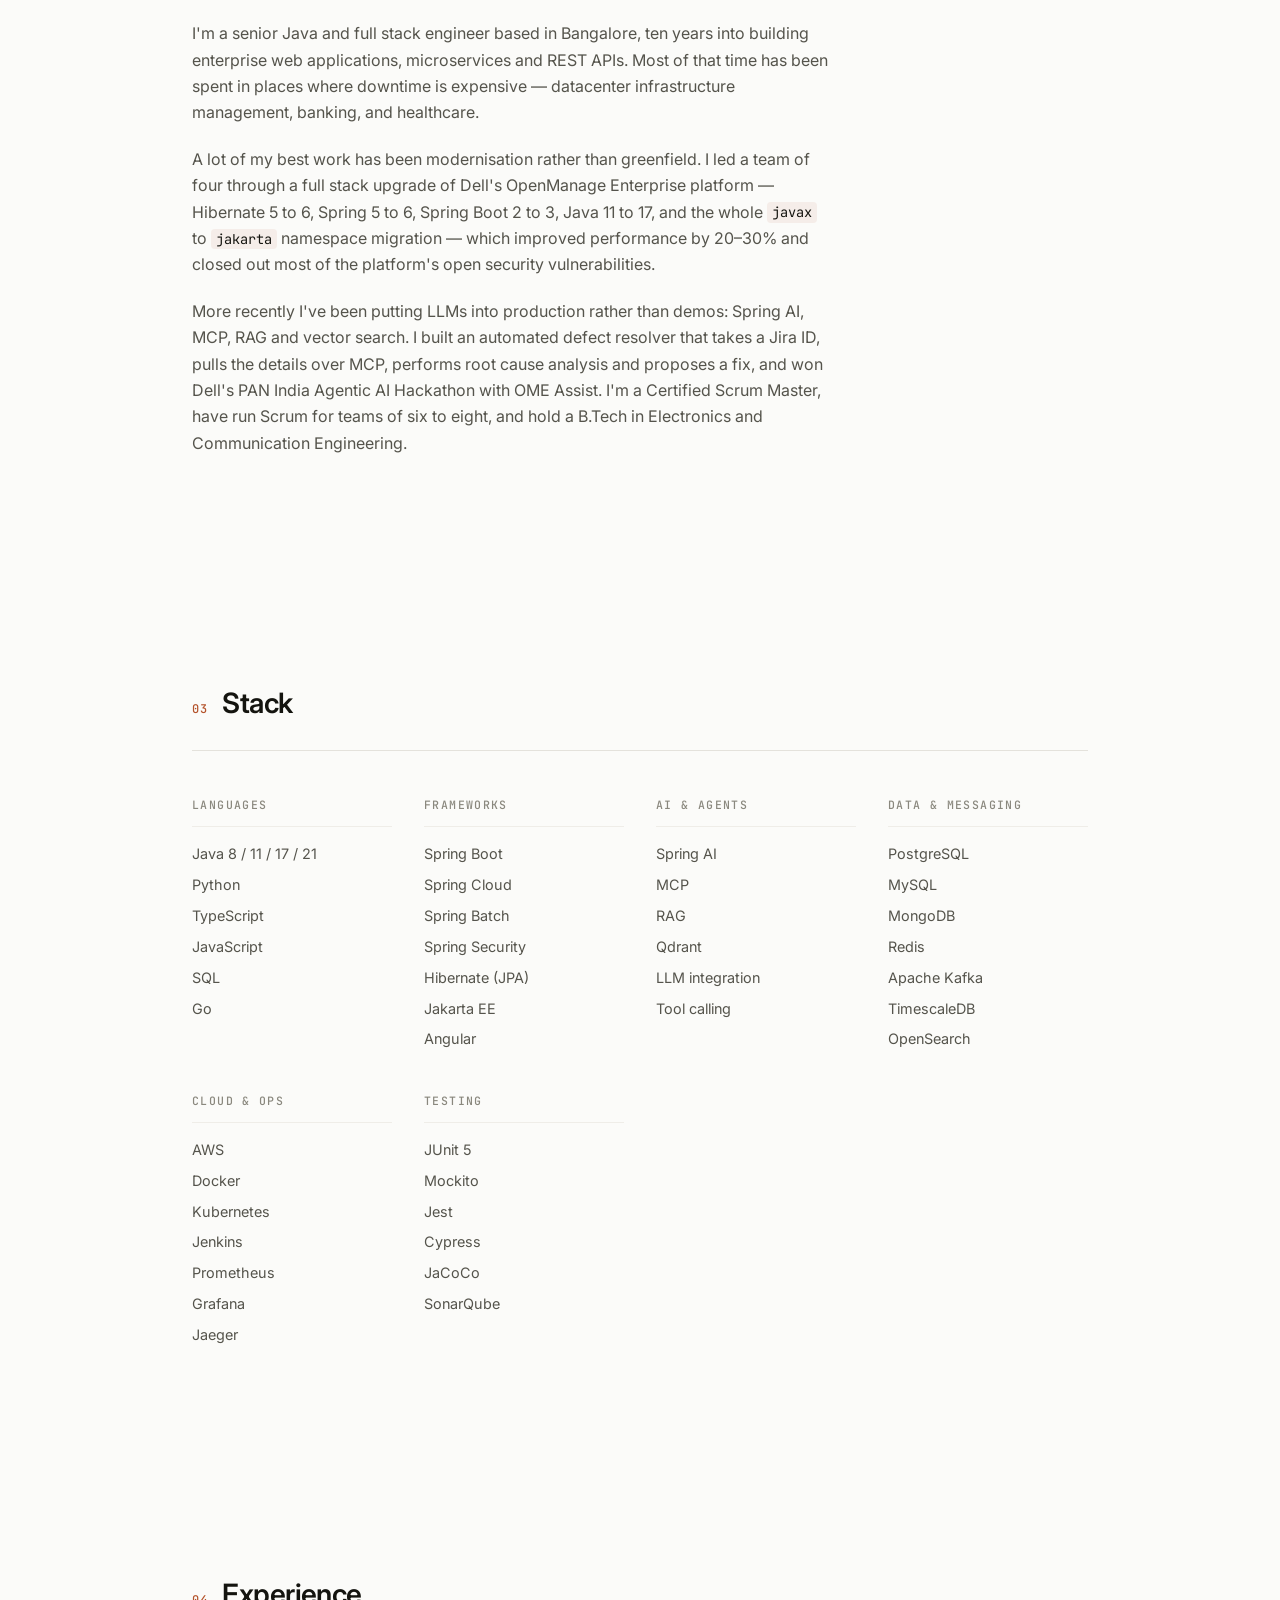
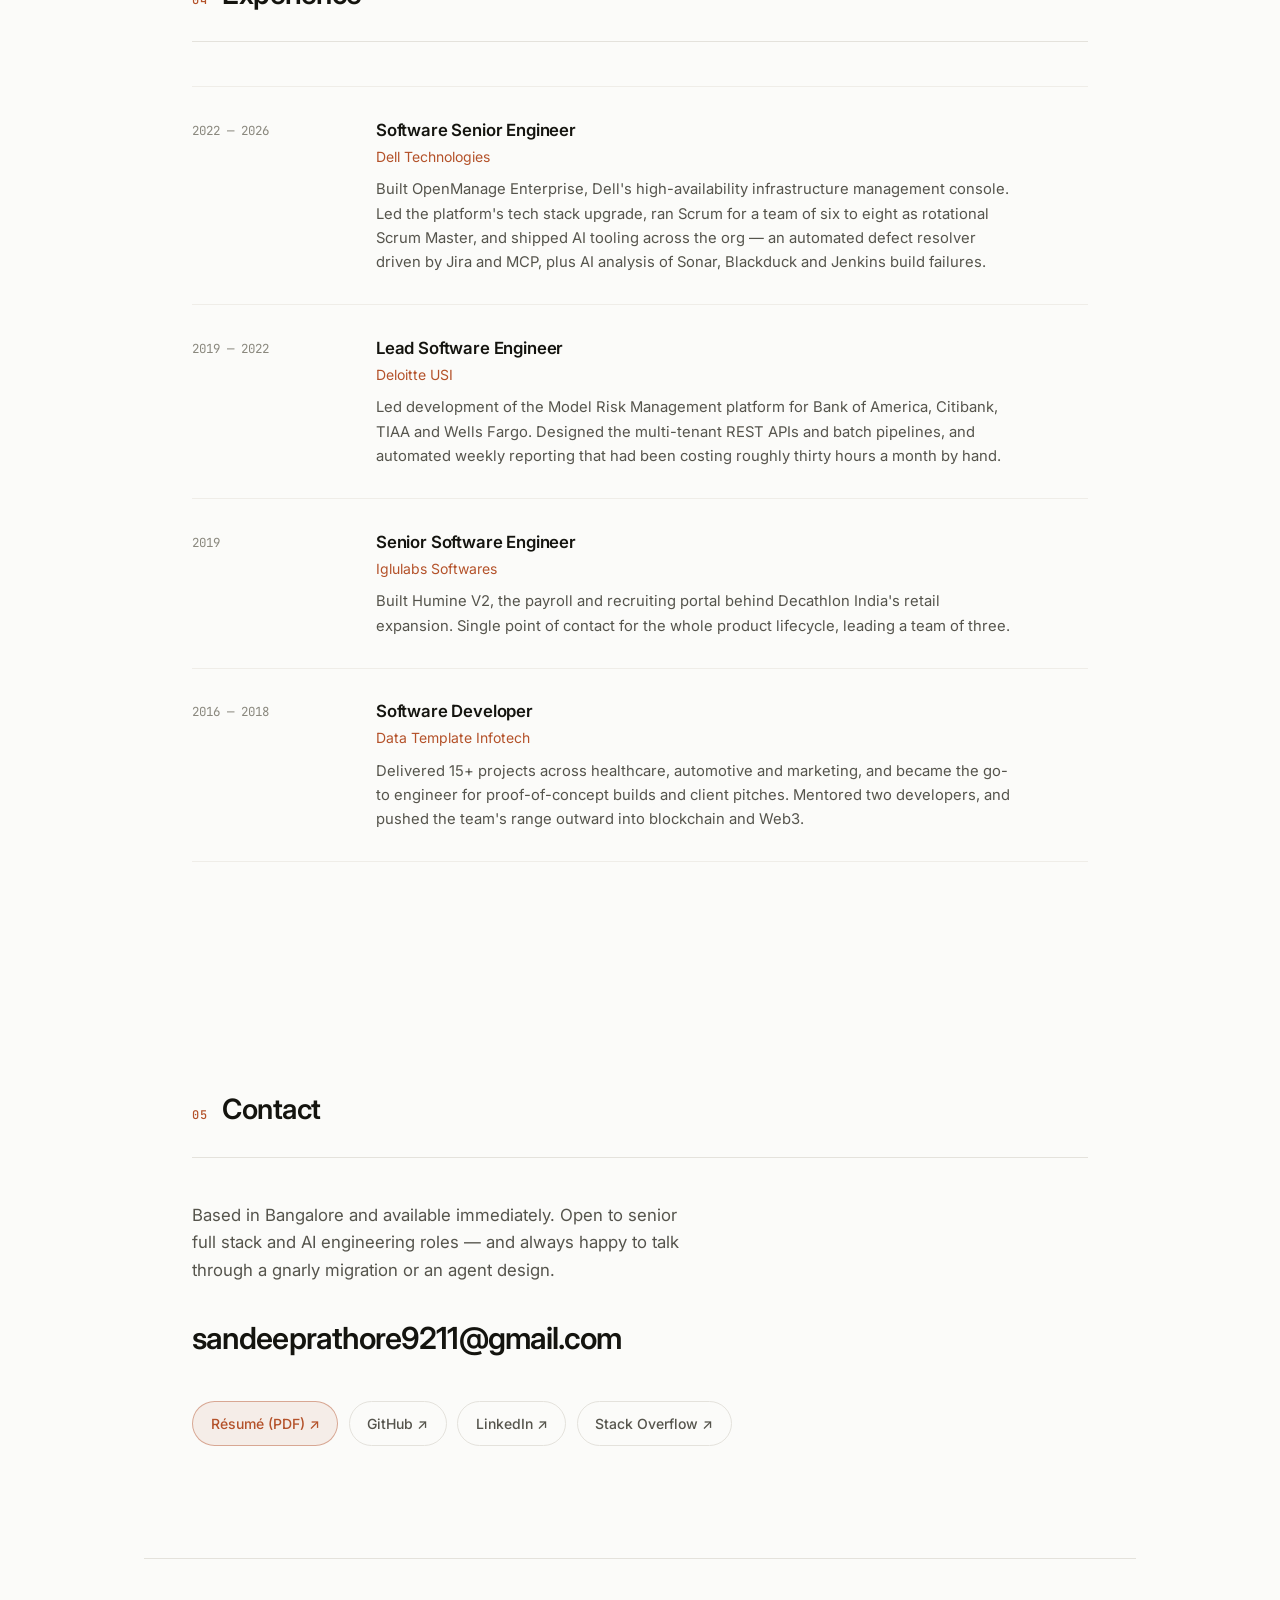
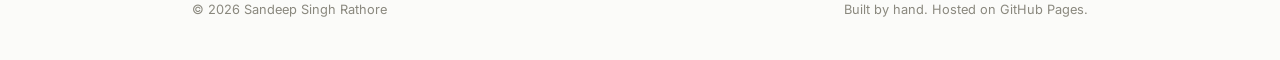
==== commit c3bc255c: "Link the résumé from the hero and the contact section Moves the CV to assets/resume.pdf so the URL i" ====
--- a/index.html
+++ b/index.html
@@ -77,6 +77,7 @@
     <!-- EDIT: your links. Delete any you don't want. -->
     <div class="hero__links reveal">
       <a class="btn btn--primary" href="mailto:sandeeprathore9211@gmail.com">Get in touch</a>
+      <a class="btn btn--accent" href="assets/resume.pdf" target="_blank" rel="noopener">Résumé (PDF) ↗</a>
       <a class="btn" href="https://github.com/SandeepSRathore" target="_blank" rel="noopener">GitHub ↗</a>
       <a class="btn" href="https://linkedin.com/in/isandeeprathore" target="_blank" rel="noopener">LinkedIn ↗</a>
       <a class="btn" href="https://stackoverflow.com/users/6572971/sandeep" target="_blank" rel="noopener">Stack Overflow ↗</a>
@@ -370,6 +371,7 @@
       <!-- EDIT: your email -->
       <a class="contact__mail" href="mailto:sandeeprathore9211@gmail.com">sandeeprathore9211@gmail.com</a>
       <div class="hero__links">
+        <a class="btn btn--accent" href="assets/resume.pdf" target="_blank" rel="noopener">Résumé (PDF) ↗</a>
         <a class="btn" href="https://github.com/SandeepSRathore" target="_blank" rel="noopener">GitHub ↗</a>
         <a class="btn" href="https://linkedin.com/in/isandeeprathore" target="_blank" rel="noopener">LinkedIn ↗</a>
         <a class="btn" href="https://stackoverflow.com/users/6572971/sandeep" target="_blank" rel="noopener">Stack Overflow ↗</a>
--- a/assets/css/styles.css
+++ b/assets/css/styles.css
@@ -273,6 +273,18 @@
   background: var(--accent);
   border-color: var(--accent);
   color: #fff;
+}
+
+/* Second-loudest action. Outlined in the accent so it reads as important
+   without competing with the solid primary next to it. */
+.btn--accent {
+  color: var(--accent);
+  border-color: color-mix(in srgb, var(--accent) 45%, transparent);
+  background: var(--accent-bg);
+}
+.btn--accent:hover {
+  color: var(--accent);
+  border-color: var(--accent);
 }
 
 /* Stats */
